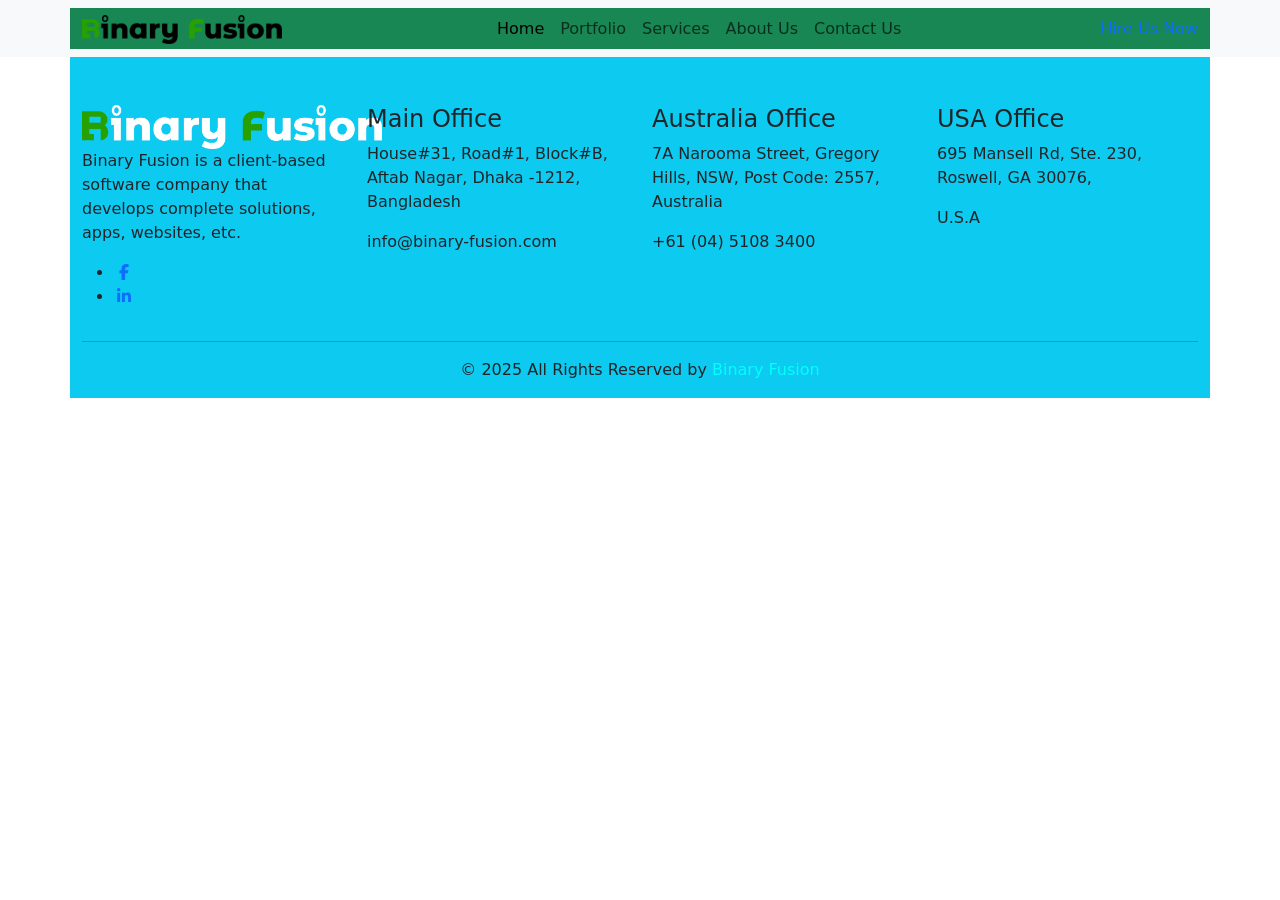
==== index.html @ 347788d0 "Porject Setup and header footer markup" ====
<!DOCTYPE html>
<html lang="en">

<head>
    <meta charset="UTF-8">
    <meta name="viewport" content="width=device-width, initial-scale=1.0">
    <title>Binary Fashion | Home</title>
    <!-- bootstrap css -->
    <link rel="stylesheet" href="./assets/vendor/bootstrap/css/bootstrap.min.css">
    <!-- fontawesome css -->
    <link rel="stylesheet" href="./assets/vendor/fontawesome/css/all.min.css">
    <!-- simple line icon css -->
    <link rel="stylesheet" href="./assets/vendor/simple-line-icon/css/simple-line-icons.css">
    <!-- swiper css -->
    <link rel="stylesheet" href="./assets/vendor/swiperJS/swiper-bundle.min.css">
    <!-- animate css -->
    <link rel="stylesheet" href="./assets/vendor/wowJS/animate.css">
    <!-- magnific popup css -->
    <link rel="stylesheet" href="./assets/vendor/magnific-popup/magnific-popup.css">
    <!-- main css -->
    <link rel="stylesheet" href="./assets/style.css">
</head>

<body>
    <!-- header area start -->
    <div class="header"></div>
    <!-- header area end -->
    


    

    <!-- footer area start -->
    <div class="footer"></div>
    <!-- footer area end -->

    <!-- bootstrap js -->
    <script src="./assets/vendor/bootstrap/js/bootstrap.bundle.min.js"></script>
    <!-- fontawesome js -->
    <script src="./assets/vendor/fontawesome/js/all.min.js"></script>
    <!-- swiper js -->
    <script src="./assets/vendor/swiperJS/swiper-bundle.min.js"></script>
    <!-- animate js -->
    <script src="./assets/vendor/wowJS/wow.min.js"></script>
    <!-- magnific popup js -->
    <script src="./assets/vendor/magnific-popup/jquery.magnific-popup.min.js"></script>
    <!-- jquery js -->
    <script src="./assets/vendor/jquery-3.7.1.min.js"></script>
    <!-- main js -->
    <script src="./assets/main.js"></script>
</body>

</html>
---- assets/style.css ----
*{
    margin: 0;
    padding: 0;
    box-sizing: border-box;
}
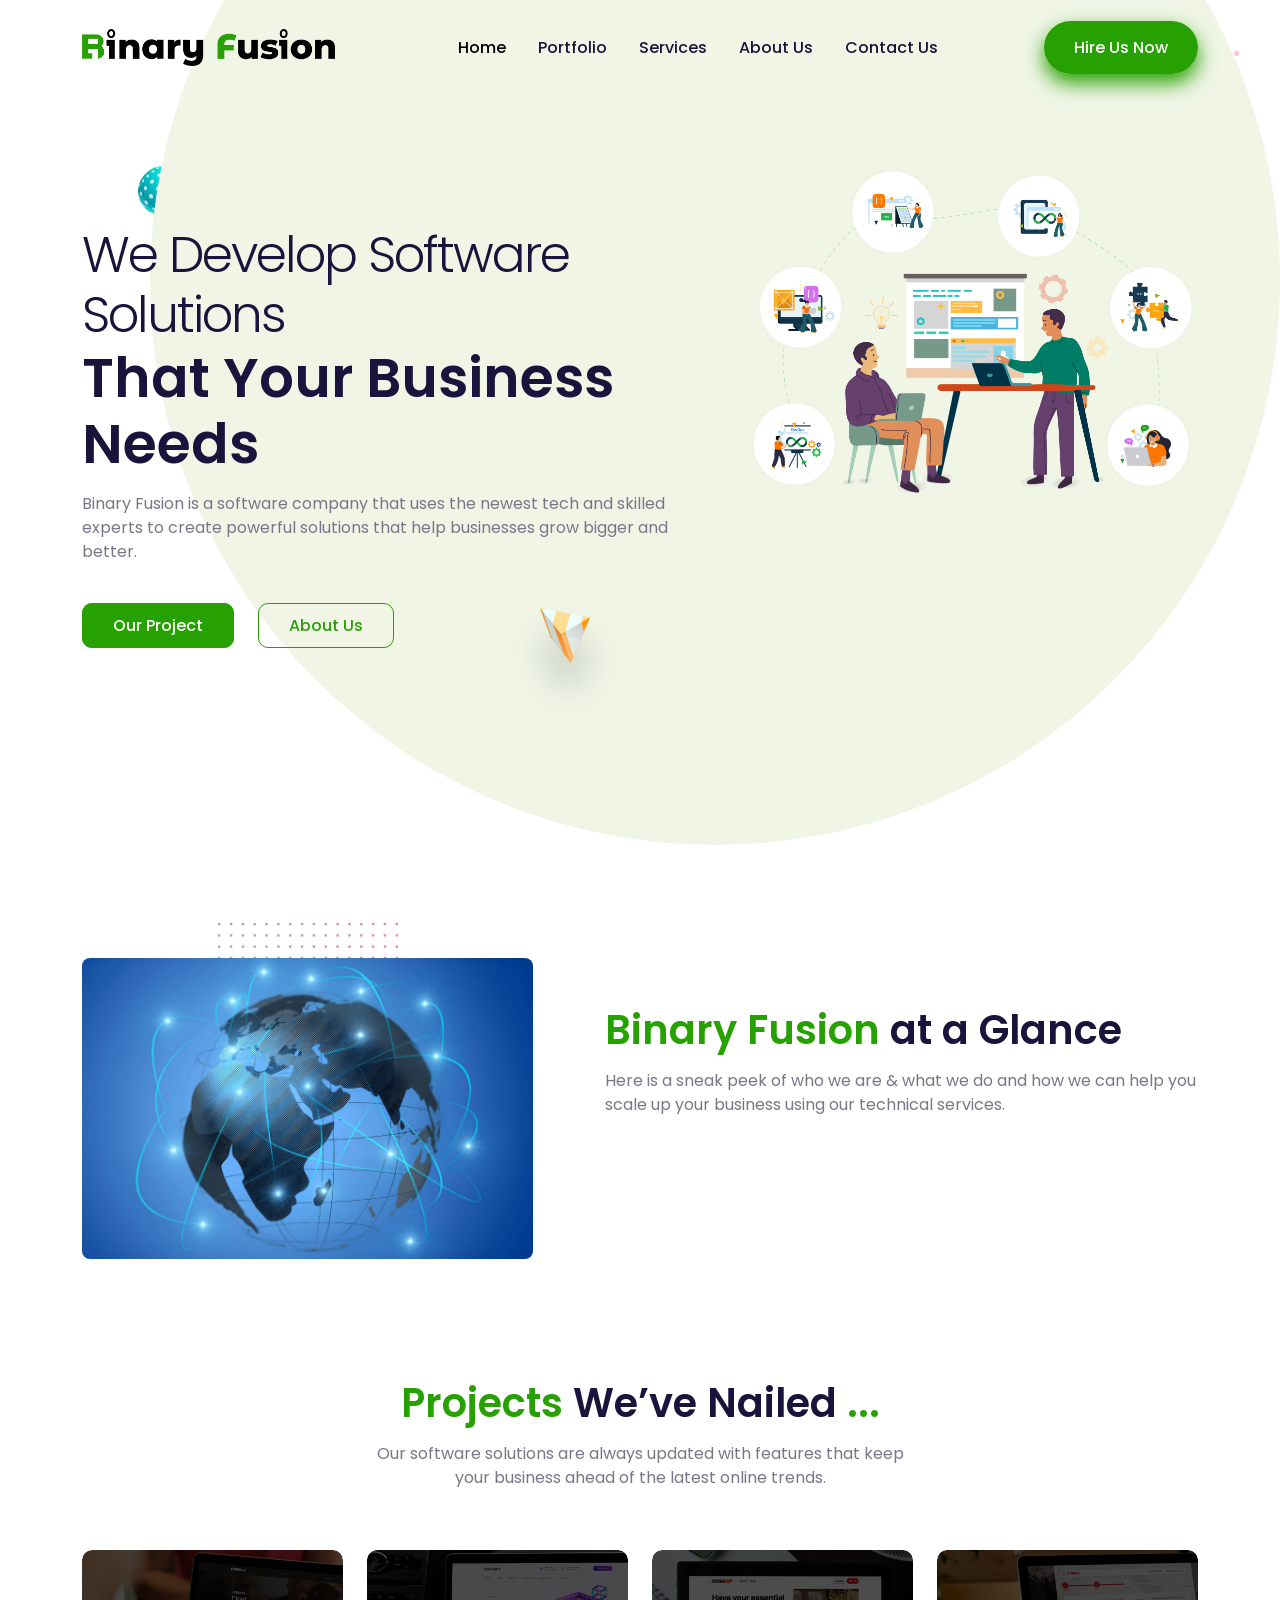
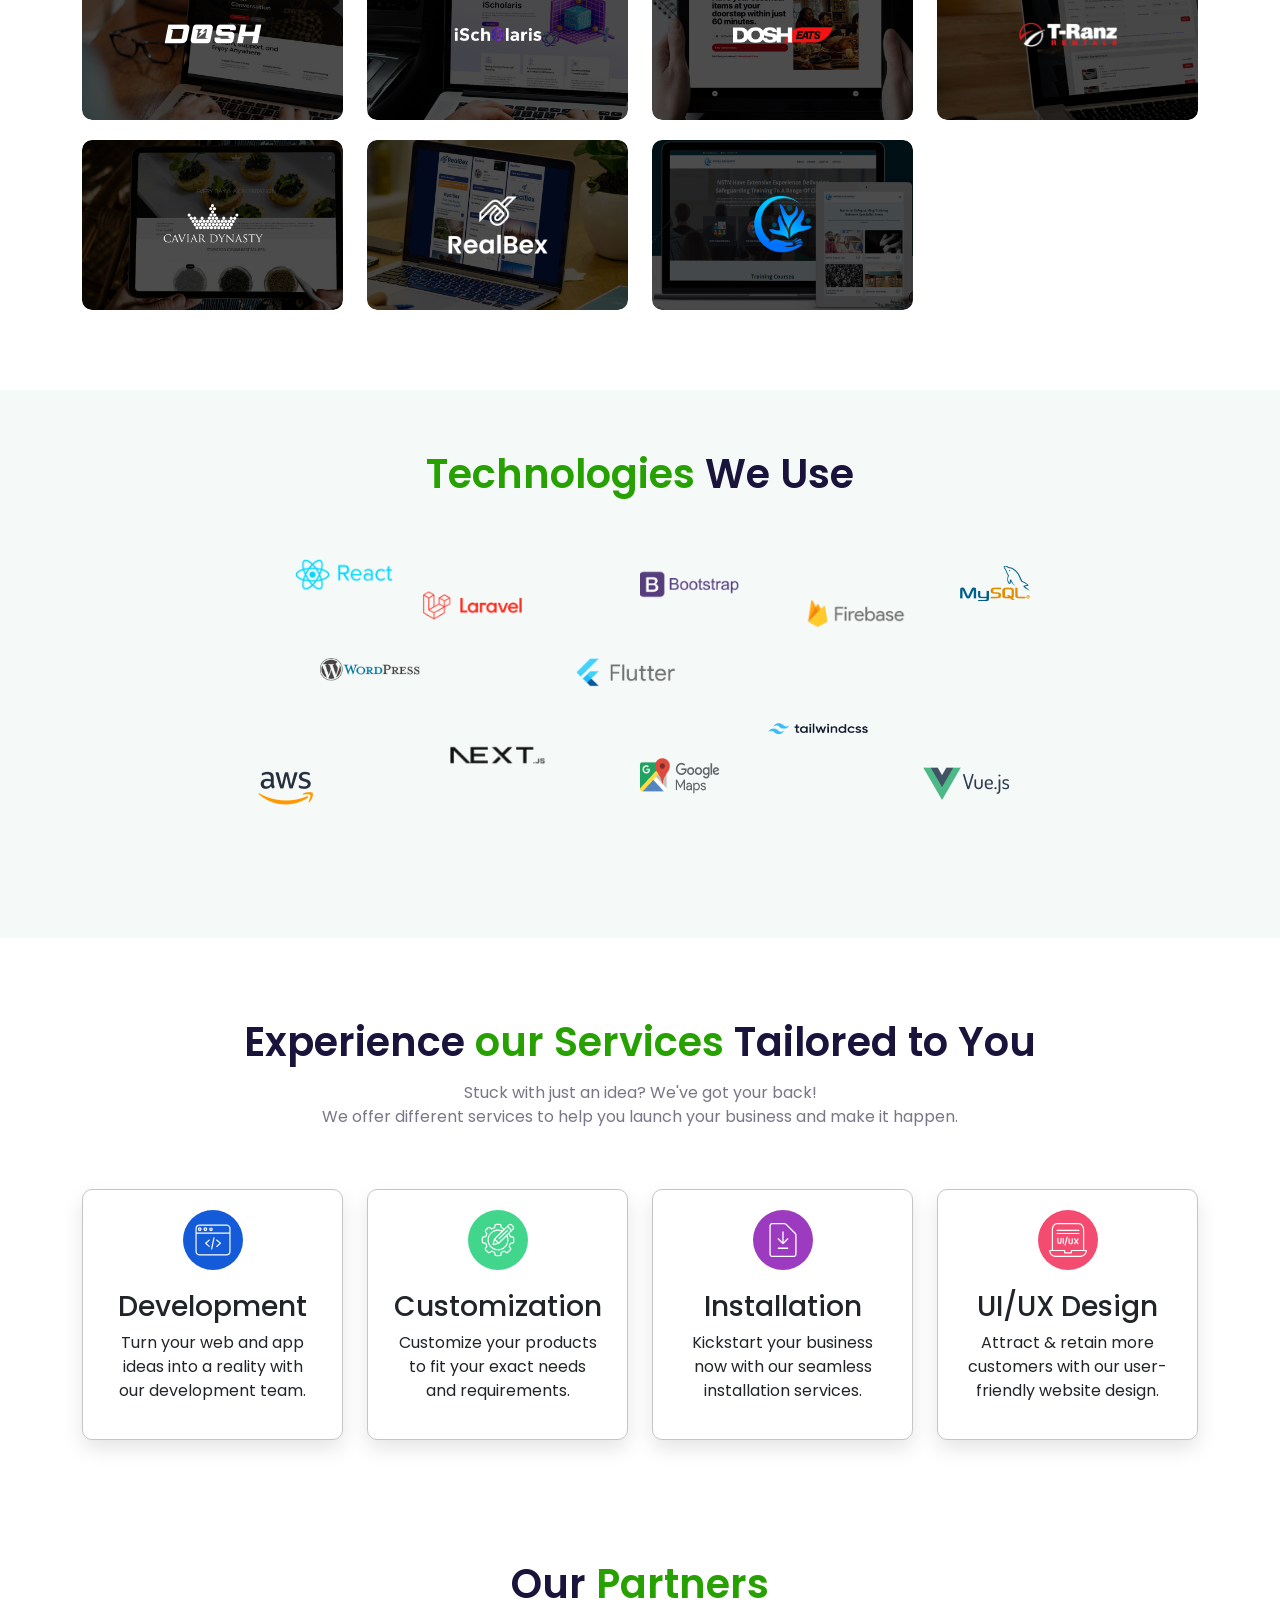
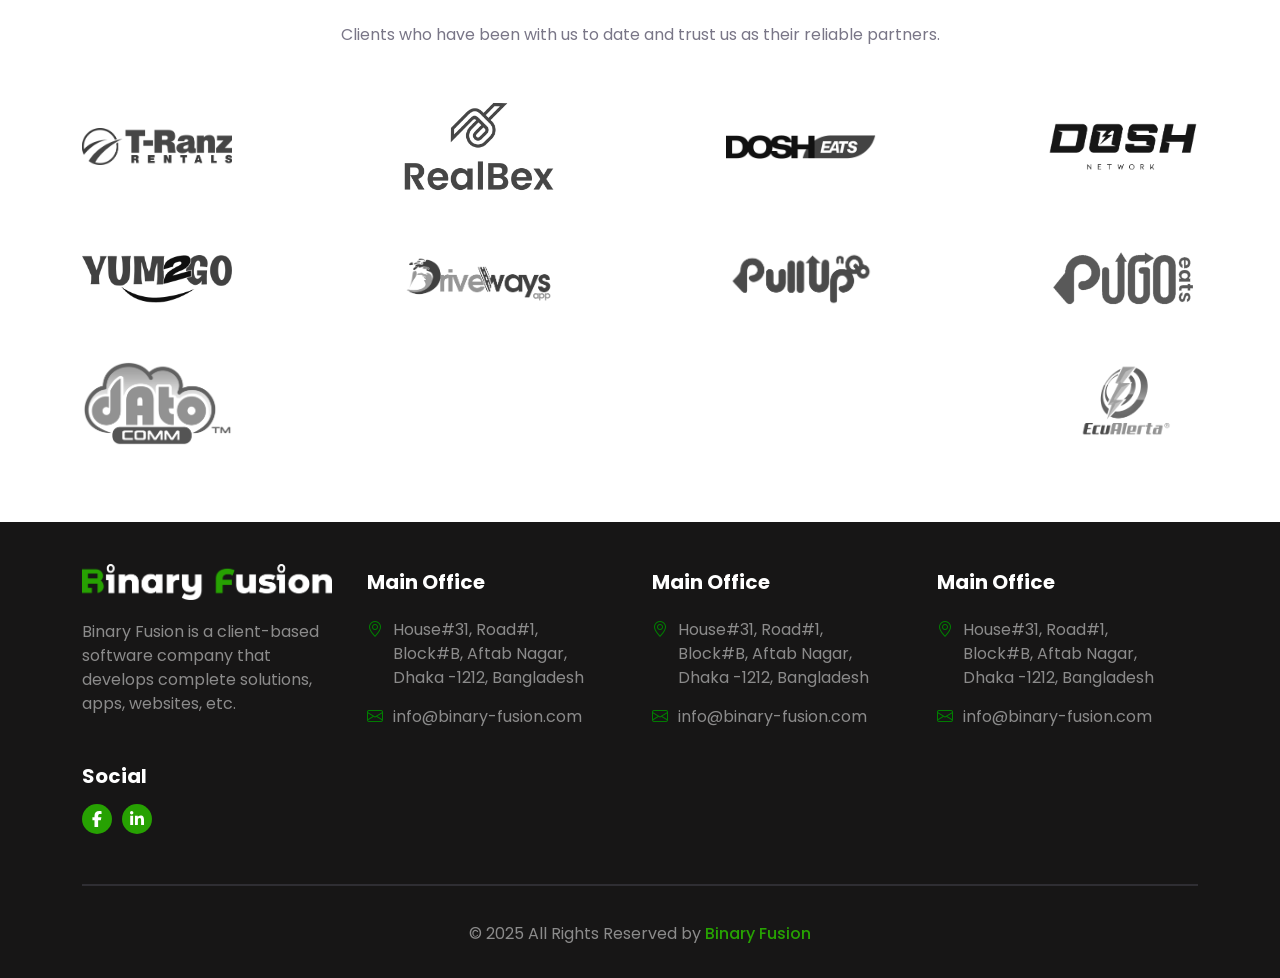
==== commit cc661fef: "Home page design complete" ====
--- a/index.html
+++ b/index.html
@@ -5,8 +5,11 @@
     <meta charset="UTF-8">
     <meta name="viewport" content="width=device-width, initial-scale=1.0">
     <title>Binary Fashion | Home</title>
+    <link rel="icon" type="image/png" sizes="32x32" href="./assets/images/logo/favicon-32x32.png">
     <!-- bootstrap css -->
     <link rel="stylesheet" href="./assets/vendor/bootstrap/css/bootstrap.min.css">
+    <!-- bootstrap icon -->
+    <link rel="stylesheet" href="https://cdn.jsdelivr.net/npm/bootstrap-icons@1.13.1/font/bootstrap-icons.min.css">
     <!-- fontawesome css -->
     <link rel="stylesheet" href="./assets/vendor/fontawesome/css/all.min.css">
     <!-- simple line icon css -->
@@ -17,6 +20,11 @@
     <link rel="stylesheet" href="./assets/vendor/wowJS/animate.css">
     <!-- magnific popup css -->
     <link rel="stylesheet" href="./assets/vendor/magnific-popup/magnific-popup.css">
+    <!-- Google Web Fonts -->
+    <link rel="preconnect" href="https://fonts.gstatic.com">
+    <link
+        href="https://fonts.googleapis.com/css2?family=Poppins:wght@300;400;500;700;800;900&family=Satisfy&display=swap"
+        rel="stylesheet">
     <!-- main css -->
     <link rel="stylesheet" href="./assets/style.css">
 </head>
@@ -25,10 +33,278 @@
     <!-- header area start -->
     <div class="header"></div>
     <!-- header area end -->
-    
-
-
-    
+
+    <!-- hero area start -->
+    <section class="position-relative">
+        <div class="hero-area">
+            <div class="container">
+                <div class="row">
+                    <div class="col-md-7">
+                        <div class="hero-content">
+                            <h1>We Develop Software Solutions <br><span>That Your Business Needs</span></h1>
+                            <p>Binary Fusion is a software company that uses the newest tech and skilled experts to
+                                create powerful solutions that help businesses grow bigger and better.</p>
+                            <div class="hero-content-btn">
+                                <a href="#" class="hero-btn-1">Our Project</a>
+                                <a href="#" class="hero-btn-2">About Us</a>
+                            </div>
+                        </div>
+                    </div>
+                    <div class="col-md-5">
+                        <div class="hero-img">
+                            <img class="img-fluid" src="./assets/images/home-page_img/hero-img/banner-illustration.png" alt="hero-img">
+                        </div>
+                    </div>
+                </div>
+                <div class="hero-background-element">
+                    <div class="ball">
+                        <img class="img-fluid rotate-icon" src="./assets/images/home-page_img/hero-img/ball.png" alt="Ball Image">
+                    </div>
+                    <div class="triangle">
+                        <img class="img-fluid bounce-y delay-2" src="./assets/images/home-page_img/hero-img/triangle.png" alt="triangle Image">
+                    </div>
+                    <div class="dot-shape">
+                        <img src="./assets/images/home-page_img/hero-img/dot.png" alt="Dot Image">
+                    </div>
+                    <div class="circle-bg"></div>
+                </div>
+            </div>
+        </div>
+    </section>
+    <!-- hero area end -->
+
+    <!-- about area start -->
+    <section class="about-section">
+        <div class="about-area">
+            <div class="container">
+                <div class="row section-heading">
+                    <div class="col-md-5">
+                        <div class="about-img position-relative">
+                            <img class="img-fluid rounded-3"
+                                src="./assets/images/home-page_img/about-img/world-wide.png" alt="about-img">
+
+                            <div class="dot-img position-absolute">
+                                <img src="./assets/images/home-page_img/about-img/dot.png" alt="relative-img">
+                            </div>
+                        </div>
+                    </div>
+                    <div class="col-md-7">
+                        <div class="about-content ms-md-5 mt-5">
+                            <h1><span>Binary Fusion</span> at a Glance</h1>
+                            <p>Here is a sneak peek of who we are & what we do and how we can help you scale up your
+                                business using our technical services.</p>
+                        </div>
+                    </div>
+                </div>
+            </div>
+        </div>
+    </section>
+    <!-- about area end -->
+
+    <!-- project area start -->
+    <section>
+        <div class="container">
+            <div class="row">
+                <div class="project-heading text-center section-heading">
+                    <h1><span>Projects</span> We’ve Nailed <span>...</span></h1>
+                    <p>Our software solutions are always updated with features that keep <br>your business ahead of the
+                        latest online trends.</p>
+                </div>
+                <div class="col-md-3">
+                    <div class="project-card">
+                        <img class="project-card-main-img"
+                            src="./assets/images/portfolio-page_img/dosh-network-portfolio-bg.jpg" alt="project-img">
+                        <div class="project-overlay-img">
+                            <img src="./assets/images/home-page_img/project-img/dosh-network.png" alt="">
+                        </div>
+                    </div>
+                </div>
+                <div class="col-md-3">
+                    <div class="project-card">
+                        <img class="project-card-main-img"
+                            src="./assets/images/portfolio-page_img/ischolaris-portfolio-bg.jpg" alt="project-img">
+                        <div class="project-overlay-img">
+                            <img src="./assets/images/home-page_img/project-img/ischolaris.png" alt="">
+                        </div>
+                    </div>
+                </div>
+                <div class="col-md-3">
+                    <div class="project-card">
+                        <img class="project-card-main-img"
+                            src="./assets/images/portfolio-page_img/dosh-eats-portfolio-bg.jpg" alt="project-img">
+                        <div class="project-overlay-img">
+                            <img src="./assets/images/home-page_img/project-img/dosh-eats.png" alt="">
+                        </div>
+                    </div>
+                </div>
+                <div class="col-md-3">
+                    <div class="project-card">
+                        <img class="project-card-main-img"
+                            src="./assets/images/portfolio-page_img/t-ranz-portfolio-bg.jpg" alt="project-img">
+                        <div class="project-overlay-img">
+                            <img src="./assets/images/home-page_img/project-img/t-ranz.png" alt="">
+                        </div>
+                    </div>
+                </div>
+                <div class="col-md-3">
+                    <div class="project-card">
+                        <img class="project-card-main-img"
+                            src="./assets/images/portfolio-page_img/caviar-dynasty-bg.jpg" alt="project-img">
+                        <div class="project-overlay-img">
+                            <img src="./assets/images/home-page_img/project-img/caviar-dynasty.webp" alt="">
+                        </div>
+                    </div>
+                </div>
+                <div class="col-md-3">
+                    <div class="project-card">
+                        <img class="project-card-main-img" src="./assets/images/portfolio-page_img/realbex-bg.jpg"
+                            alt="project-img">
+                        <div class="project-overlay-img">
+                            <img src="./assets/images/home-page_img/project-img/realbex.png" alt="">
+                        </div>
+                    </div>
+                </div>
+                <div class="col-md-3">
+                    <div class="project-card">
+                        <img class="project-card-main-img"
+                            src="./assets/images/portfolio-page_img/nstn-portfolio-bg.jpg" alt="project-img">
+                        <div class="project-overlay-img">
+                            <img src="./assets/images/home-page_img/project-img/nstn.png" style="width: 60px;" alt="">
+                        </div>
+                    </div>
+                </div>
+            </div>
+        </div>
+    </section>
+    <!-- project area end -->
+
+    <!-- technologies area start -->
+    <section class="technologies-section">
+        <div class="technology-heading text-center">
+            <h1><span>Technologies</span> We Use</h1>
+        </div>
+        <div class="technology-img-area position-relative">
+            <div class="our-technologies-img">
+                <img class=" img-fluid position-absolute react bounce-y delay-2"
+                    src="./assets/images/home-page_img/technologies-img/react.png" alt="react">
+                <img class=" img-fluid position-absolute laravel bounce-y delay-5"
+                    src="./assets/images/home-page_img/technologies-img/laravel.png" alt="laravel">
+                <img class=" img-fluid position-absolute wordpress bounce-x delay-2"
+                    src="./assets/images/home-page_img/technologies-img/wordpress.png" alt="wordpress">
+                <img class=" img-fluid position-absolute bootsrtap bounce-x delay-4"
+                    src="./assets/images/home-page_img/technologies-img/bootstrap.png" alt="bootstrap">
+                <img class=" img-fluid position-absolute flutter bounce-y delay-1"
+                    src="./assets/images/home-page_img/technologies-img/flutter.png" alt="flutter">
+                <img class=" img-fluid position-absolute next bounce-y delay-3"
+                    src="./assets/images/home-page_img/technologies-img/next.png" alt="next">
+                <img class=" img-fluid position-absolute firebase bounce-y delay-2"
+                    src="./assets/images/home-page_img/technologies-img/firebase.png" alt="firebase">
+                <img class=" img-fluid position-absolute sql bounce-y delay-3"
+                    src="./assets/images/home-page_img/technologies-img/sql.png" alt="sql">
+                <img class=" img-fluid position-absolute aws bounce-y delay-4"
+                    src="./assets/images/home-page_img/technologies-img/aws.png" alt="aws">
+                <img class=" img-fluid position-absolute tailwind bounce-y delay-5"
+                    src="./assets/images/home-page_img/technologies-img/tailwindcss.png" alt="tailwindcss">
+                <img class=" img-fluid position-absolute google-map bounce-x delay-1"
+                    src="./assets/images/home-page_img/technologies-img/google-map.png" alt="google-map">
+                <img class=" img-fluid position-absolute vue bounce-x delay-2"
+                    src="./assets/images/home-page_img/technologies-img/vue.png" alt="vue">
+            </div>
+        </div>
+    </section>
+    <!-- technologies area end -->
+
+    <!-- services area start -->
+    <section>
+        <div class="container">
+            <div class="row">
+                <div class="services-heading text-center section-heading">
+                    <h1>Experience <span>our Services</span> Tailored to You</h1>
+                    <p>Stuck with just an idea? We've got your back! <br> We offer different services to help you launch
+                        your
+                        business and make it happen.</p>
+                </div>
+                <div class="col-md-3">
+                    <div class="services-card text-center">
+                        <div class="services-card-img">
+                            <img src="./assets/images/home-page_img/services-img/development.svg" alt="services-img">
+                        </div>
+                        <div class="services-card-content">
+                            <h3>Development</h3>
+                            <p>Turn your web and app ideas into a reality with our development team.
+                            </p>
+                        </div>
+                    </div>
+                </div>
+                <div class="col-md-3">
+                    <div class="services-card text-center">
+                        <div class="services-card-img">
+                            <img src="./assets/images/home-page_img/services-img/customization.svg" alt="services-img">
+                        </div>
+                        <div class="services-card-content">
+                            <h3>Customization</h3>
+                            <p>Customize your products to fit your exact needs and requirements.
+                            </p>
+                        </div>
+                    </div>
+                </div>
+                <div class="col-md-3">
+                    <div class="services-card text-center">
+                        <div class="services-card-img">
+                            <img src="./assets/images/home-page_img/services-img/installation.svg" alt="services-img">
+                        </div>
+                        <div class="services-card-content">
+                            <h3>Installation</h3>
+                            <p>Kickstart your business now with our seamless installation services.
+                            </p>
+                        </div>
+                    </div>
+                </div>
+                <div class="col-md-3">
+                    <div class="services-card text-center">
+                        <div class="services-card-img">
+                            <img src="./assets/images/home-page_img/services-img/ui-ux.svg" alt="services-img">
+                        </div>
+                        <div class="services-card-content">
+                            <h3>UI/UX Design</h3>
+                            <p>Attract & retain more customers with our user-friendly website design.
+                            </p>
+                        </div>
+                    </div>
+                </div>
+            </div>
+        </div>
+    </section>
+    <!-- services area end -->
+
+    <!-- partners area start -->
+    <section>
+        <div class="container">
+            <div class="row">
+                <div class="partner-content">
+                    <div class="partner-heading text-center section-heading">
+                        <h1>Our <span>Partners</span></h1>
+                        <p class="mb-5">Clients who have been with us to date and trust us as their reliable partners.
+                        </p>
+                    </div>
+                    <ul>
+                        <li><img src="./assets/images/home-page_img/partner-img/t-ranz.png" alt="T-ranz"></li>
+                        <li><img src="./assets/images/home-page_img/partner-img/realbex.png" alt="Realbex"></li>
+                        <li><img src="./assets/images/home-page_img/partner-img/dosheats.png" alt="Dosheats"></li>
+                        <li><img src="./assets/images/home-page_img/partner-img/dosh-network.png" alt="dosh-network">
+                        </li>
+                        <li><img src="./assets/images/home-page_img/partner-img/yum2go.png" alt="yum2go"></li>
+                        <li><img src="./assets/images/home-page_img/partner-img/driveways.png" alt="driveways"></li>
+                        <li><img src="./assets/images/home-page_img/partner-img/pullupngo.png" alt="pullupngo"></li>
+                        <li><img src="./assets/images/home-page_img/partner-img/pugo-eats.png" alt="pugo-eats"></li>
+                        <li><img src="./assets/images/home-page_img/partner-img/dato-comm.png" alt="dato-comm"></li>
+                        <li><img src="./assets/images/home-page_img/partner-img/ecualerta.png" alt="ecualerta"></li>
+                    </ul>
+                </div>
+            </div>
+        </div>
+    </section>
+    <!-- partners area end -->
 
     <!-- footer area start -->
     <div class="footer"></div>
--- a/assets/style.css
+++ b/assets/style.css
@@ -2,4 +2,433 @@
     margin: 0;
     padding: 0;
     box-sizing: border-box;
-}
+    font-family: 'Poppins', sans-serif;
+}
+
+html{
+    scroll-behavior: smooth;
+}
+:root{
+    --primary-color: #27a102;
+    --primary-text-color: #1a133b;
+    --secondary-text-color: #797687;
+    --thard-text-color: #2b2350;
+}
+section, .section-padding{
+    padding: 60px 0px;
+}
+
+.section-heading h1{
+    font-size: 40px;
+    color: var(--primary-text-color);
+    font-weight: 600;
+}
+.section-heading h1 span{
+    color: var(--primary-color);
+}
+.section-heading p{
+    color: var(--secondary-text-color);
+    font-size: 16px;
+    margin: 15px 0px 60px 0px;
+}
+
+
+/* nav area start */
+.binary-nav li a{
+    text-decoration: none;
+    position: relative;
+    color: var(--primary-text-color);
+    font-weight: 500;
+    transition: all ease-in-out 0.5s;
+}
+.binary-nav li a:hover{
+    color: var(--primary-color) !important;
+}
+
+.binary-nav li a::after{
+    position: absolute;
+    content: '';
+    width: 0%;
+    height: 2px;
+    border-radius: 10px;
+    background-color: var(--primary-color);
+    left: 0;
+    bottom: 2px;
+    transition: all ease-in-out 0.5s;
+}
+.binary-nav li a:hover::after{
+    width: 100%;
+}
+.nav-btn a {
+    background-color: var(--primary-color);
+    padding: 15px 30px;
+    border-radius: 30px;
+    text-decoration: none;
+    color: #fff;
+    font-weight: 500;
+    box-shadow: 0px 9px 20px 0px var(--primary-color);
+    transition: all ease-in-out 0.5s;
+}
+.nav-btn a:hover{
+    box-shadow: none;
+}
+/* nav area end */
+
+
+/* hero area start */
+.hero-content h1{
+    font-size: 50px;
+    color: var(--primary-text-color);
+    font-weight: 300;
+    margin-bottom: 15px;
+    padding-top: 70px;
+    letter-spacing: -2px;
+}
+.hero-content h1 span{
+    color: var(--primary-text-color);
+    font-weight: 600;
+    font-size: 55px;
+    letter-spacing: 0px;
+}
+.hero-content p{
+    color: var(--secondary-text-color);
+    font-size: 16px;
+    margin-bottom: 50px;
+}
+.hero-btn-1{
+    background-color: var(--primary-color);
+    padding: 10px 30px;
+    border-radius: 10px;
+    border: 1px solid var(--primary-color);
+    text-decoration: none;
+    color: #fff;
+    font-weight: 500;
+    margin-right: 20px;
+    transition: all ease-in-out 0.5s;
+}
+.hero-btn-1:hover{
+    background-color: transparent;
+    color: var(--primary-color);
+}
+.hero-btn-2{
+    background-color: transparent;
+    padding: 10px 30px;
+    border-radius: 10px;
+    border: 1px solid var(--primary-color);
+    text-decoration: none;
+    color: var(--primary-color);
+    font-weight: 500;
+    transition: all ease-in-out 0.5s;
+}
+.hero-btn-2:hover{
+    background-color: var(--primary-color);
+    color: #fff;
+}
+
+.hero-background-element .ball{
+    position: absolute;
+    top: 10%;
+    left: 10%;
+    z-index: -1;
+}
+.hero-background-element .triangle{
+    position: absolute;
+    top: 85%;
+    left: 40%;
+    z-index: 1;
+}
+.hero-background-element .dot-shape{
+    position: absolute;
+    top: -45px;
+    right: 40px;
+    z-index: -1;
+}
+.hero-background-element .circle-bg{
+    position: absolute;
+    width: 1130px;
+    height: 1130px;
+    border-radius: 50%;
+    background-color: #f0f5e6;
+    top: -380px;
+    right: 0px;
+    z-index: -1;
+}
+
+.rotate-icon {
+  display: inline-block;
+  animation: spin 8s linear infinite;
+}
+@keyframes spin {
+  from {
+    transform: rotate(0deg);
+  }
+  to {
+    transform: rotate(360deg);
+  }
+}
+/* hero area end */
+
+
+/* about area start */
+.about-section{
+    margin-top: 200px;
+}
+.dot-img{
+    top: -35px;
+    left: 50%;
+    transform: translateX(-50%);
+    z-index: -1;
+}
+/* about area end */
+
+
+/* project area start */
+.project-card{
+    position: relative;
+    overflow: hidden;
+    margin-bottom: 20px;
+    border-radius: 10px;
+    transition: all ease-in-out 0.5s;
+}
+.project-card:hover{
+    transform:scale(1.03);
+}
+.project-card-main-img{
+    width: 100%;
+    height: 170px;
+    object-fit: cover;
+    border-radius: 10px;
+}
+.project-overlay-img img{
+   width: 100px;
+   height: auto;
+   object-fit: cover;
+}
+.project-overlay-img{
+    position: absolute;
+    top: 0;
+    left: 0;
+    width: 100%;
+    height: 100%;
+    background-color: rgba(0, 0, 0, 0.7);
+    display: flex;
+    justify-content: center;
+    align-items: center;
+    flex-direction: column;
+    text-align: center;
+    border-radius: 10px;
+    opacity: 1;
+}
+/* project area end */
+
+
+/* technology area start */
+.technologies-section{
+    background-color: #f5f9f8;
+    margin-bottom: 20px;
+}
+.technology-img-area{
+    min-height: 400px;
+}
+.technology-heading h1{
+    font-size: 40px;
+    color: var(--primary-text-color);
+    font-weight: 600;
+    margin-bottom: -20px;
+}
+.technology-heading h1 span{
+    color: var(--primary-color);
+}
+.our-technologies-img img{
+    max-width: 100px;
+    display: inline-block;
+    display: flex;
+    justify-content: center;
+    align-items: center;
+    flex-wrap: wrap;
+}
+.our-technologies-img .react{
+    top: 20%;
+    left: 23%;
+}
+.our-technologies-img .laravel{
+    top: 28%;
+    left: 33%;
+    object-fit: contain;
+}
+.our-technologies-img .wordpress{
+    top: 45%;
+    left: 25%;
+    object-fit: contain;
+}
+.our-technologies-img .bootsrtap{
+    top: 23%;
+    left: 50%;
+    object-fit: contain;
+}
+.our-technologies-img .flutter{
+    top: 45%;
+    left: 45%;
+    object-fit: contain;
+}
+.our-technologies-img .next{
+    top: 65%;
+    left: 35%;
+    object-fit: contain;
+}
+.our-technologies-img .firebase{
+    top: 30%;
+    left: 63%;
+    object-fit: contain;
+}
+.our-technologies-img .sql{
+    top: 22%;
+    left: 75%;
+    object-fit: contain;
+}
+.our-technologies-img .aws{
+    top: 73%;
+    left: 20%;
+    object-fit: contain;
+}
+.our-technologies-img .tailwind{
+    top: 60%;
+    left: 60%;
+    object-fit: contain;
+}
+.our-technologies-img .google-map{
+    top: 70%;
+    left: 50%;
+    object-fit: contain;
+}
+.our-technologies-img .vue{
+    top: 72%;
+    left: 72%;
+    object-fit: contain;
+}
+
+.bounce-y {
+  animation: bounceY 5s infinite;
+  animation-timing-function: cubic-bezier(0.45, 0, 0.55, 1);
+}
+@keyframes bounceY {
+  0%, 100% { transform: translateY(0); }
+  50% { transform: translateY(-30px); }
+}
+
+.bounce-x {
+  animation: bounceX 5s infinite;
+  animation-timing-function: cubic-bezier(0.45, 0, 0.55, 1);
+}
+@keyframes bounceX {
+  0%, 100% { transform: translateX(0); }
+  50% { transform: translateX(-30px); }
+}
+
+.delay-1 { animation-delay: 0.2s; }
+.delay-2 { animation-delay: 0.4s; }
+.delay-3 { animation-delay: 0.6s; }
+.delay-4 { animation-delay: 0.8s; }
+.delay-5 { animation-delay: 1s; }
+/* technology area end */
+
+
+/* services area start */
+.services-card{
+    display: flex;
+    flex-direction: column;
+    justify-content: center;
+    align-items: center;
+    width: 100%;
+    height: 100%;
+    padding: 20px 30px;
+    border-radius: 10px;
+    border: 1px solid #c5c5c5;
+    box-shadow: 0px 9px 20px 0px rgba(0, 0, 0, 0.1);
+    transition: all ease-in-out 0.3s;
+}
+.services-card:hover{
+    transform: scale(1.05);
+}
+.services-card-img img{
+    width:60px;
+    height: auto;
+    margin-bottom: 20px;
+}
+/* services area end */
+
+
+/* partner area start */
+.partner-content ul{
+    display: flex;
+    justify-content: space-between;
+    align-items: center;
+    gap: 50px 100px;
+    padding:0px;
+    flex-wrap: wrap;
+}
+.partner-content ul li{
+    list-style: none;
+}
+.partner-content ul li img{
+    width: 150px;
+    filter: grayscale(1);
+    transition: all ease-in-out 0.3s;
+}
+.partner-content ul li img:hover{
+    filter: grayscale(0);
+}
+/* partner area end */
+
+
+/* footer area start */
+footer{
+    background-color: #171616;
+}
+
+.footer-social-icon ul{
+    display: flex;
+    justify-content: start;
+    gap: 10px;
+    margin-bottom: 20px;
+    padding: 0px;
+}
+.footer-social-icon ul li{
+    list-style: none;
+}
+.footer-social-icon ul li a{
+    text-decoration: none;
+    color: #fff;
+    font-size: 16px;
+    background-color: #27a102;
+    height: 30px;
+    width: 30px;
+    display: flex;
+    justify-content: center;
+    align-items: center;
+    border-radius: 50%;
+    transition: .3s;
+}
+.footer-social-icon ul li a:hover{
+    color: #27a102;
+    color: #fff;
+    transition-behavior: smooth;
+    transform: translateY(-5px)
+}
+
+.footer-item {
+  display: flex;
+  align-items: flex-start; 
+  margin-bottom: 15px;  
+}
+.footer-item i {
+  color: green;
+  margin-right: 10px; 
+  font-size: 16px; 
+}
+
+.footer-devider{
+    border: 1px solid var(--secondary-text-color);
+    margin: 30px 0px 20px 0px;
+}
+/* footer area end */
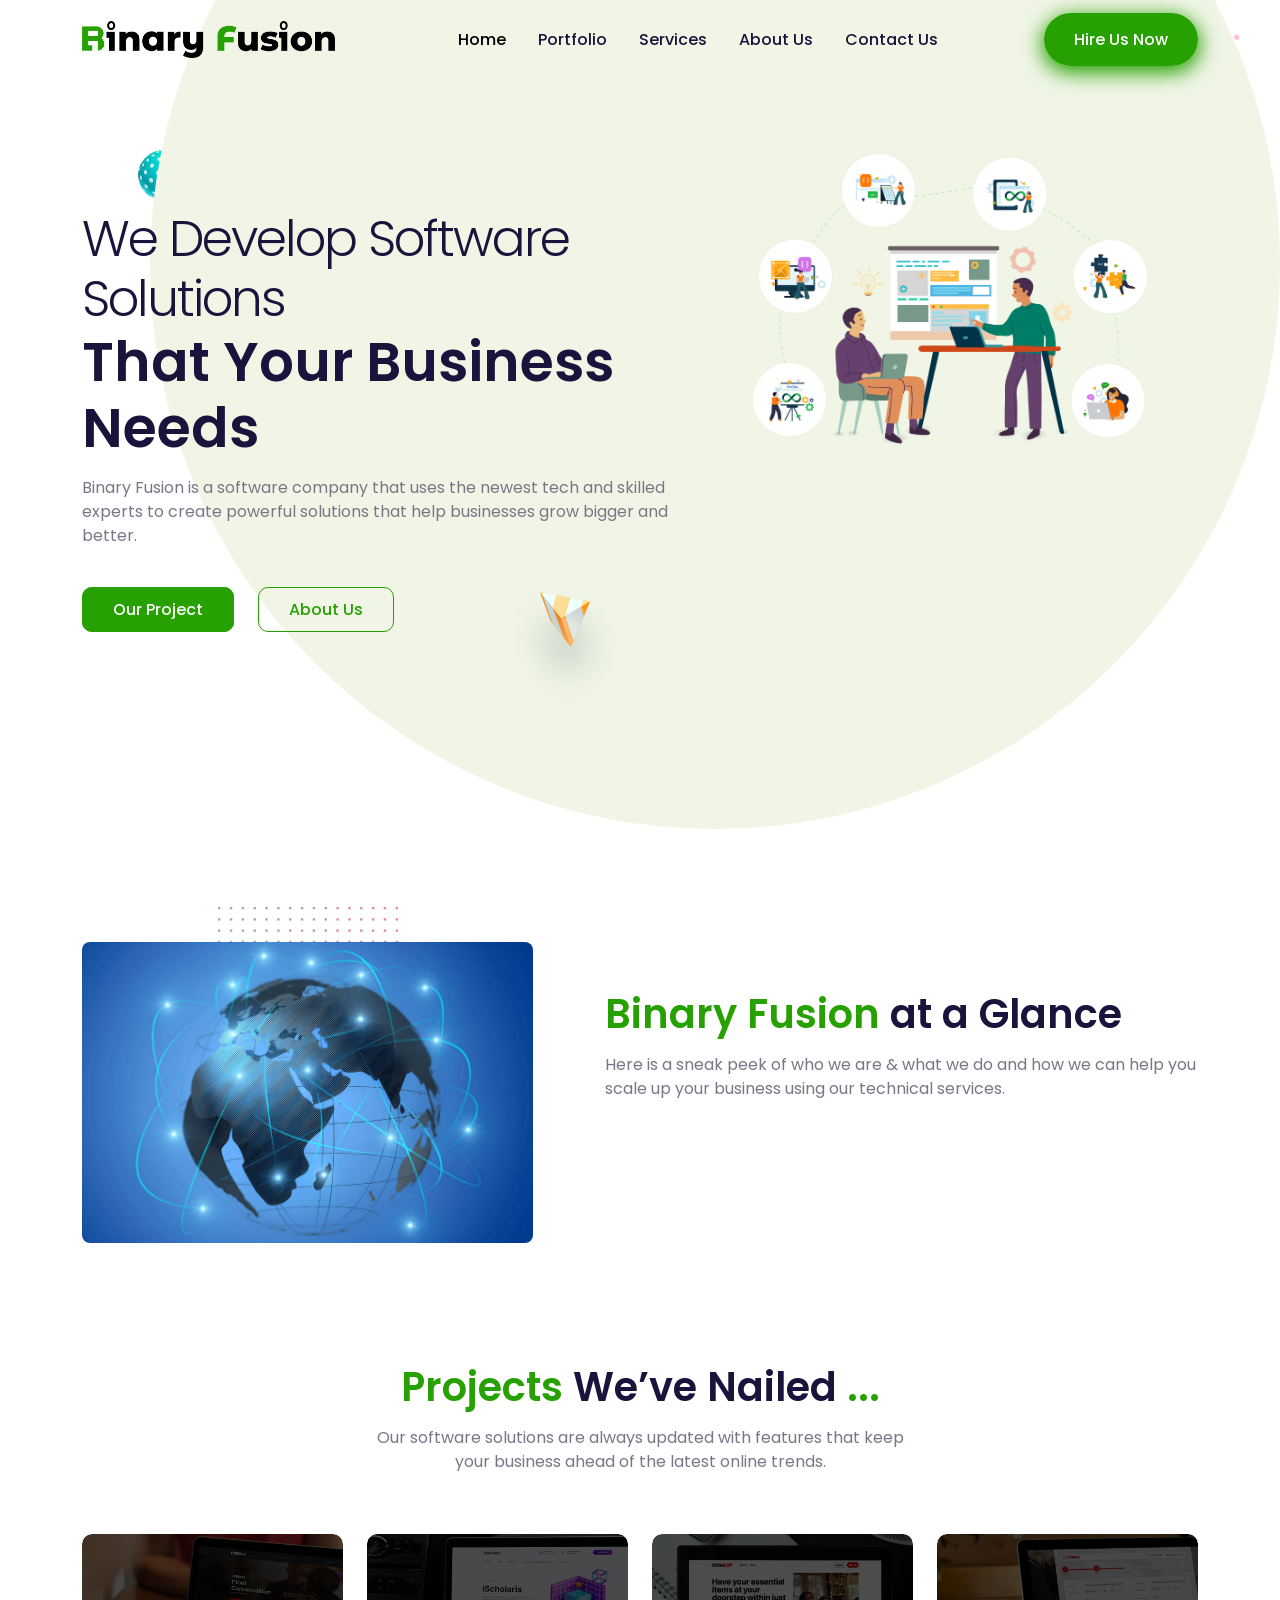
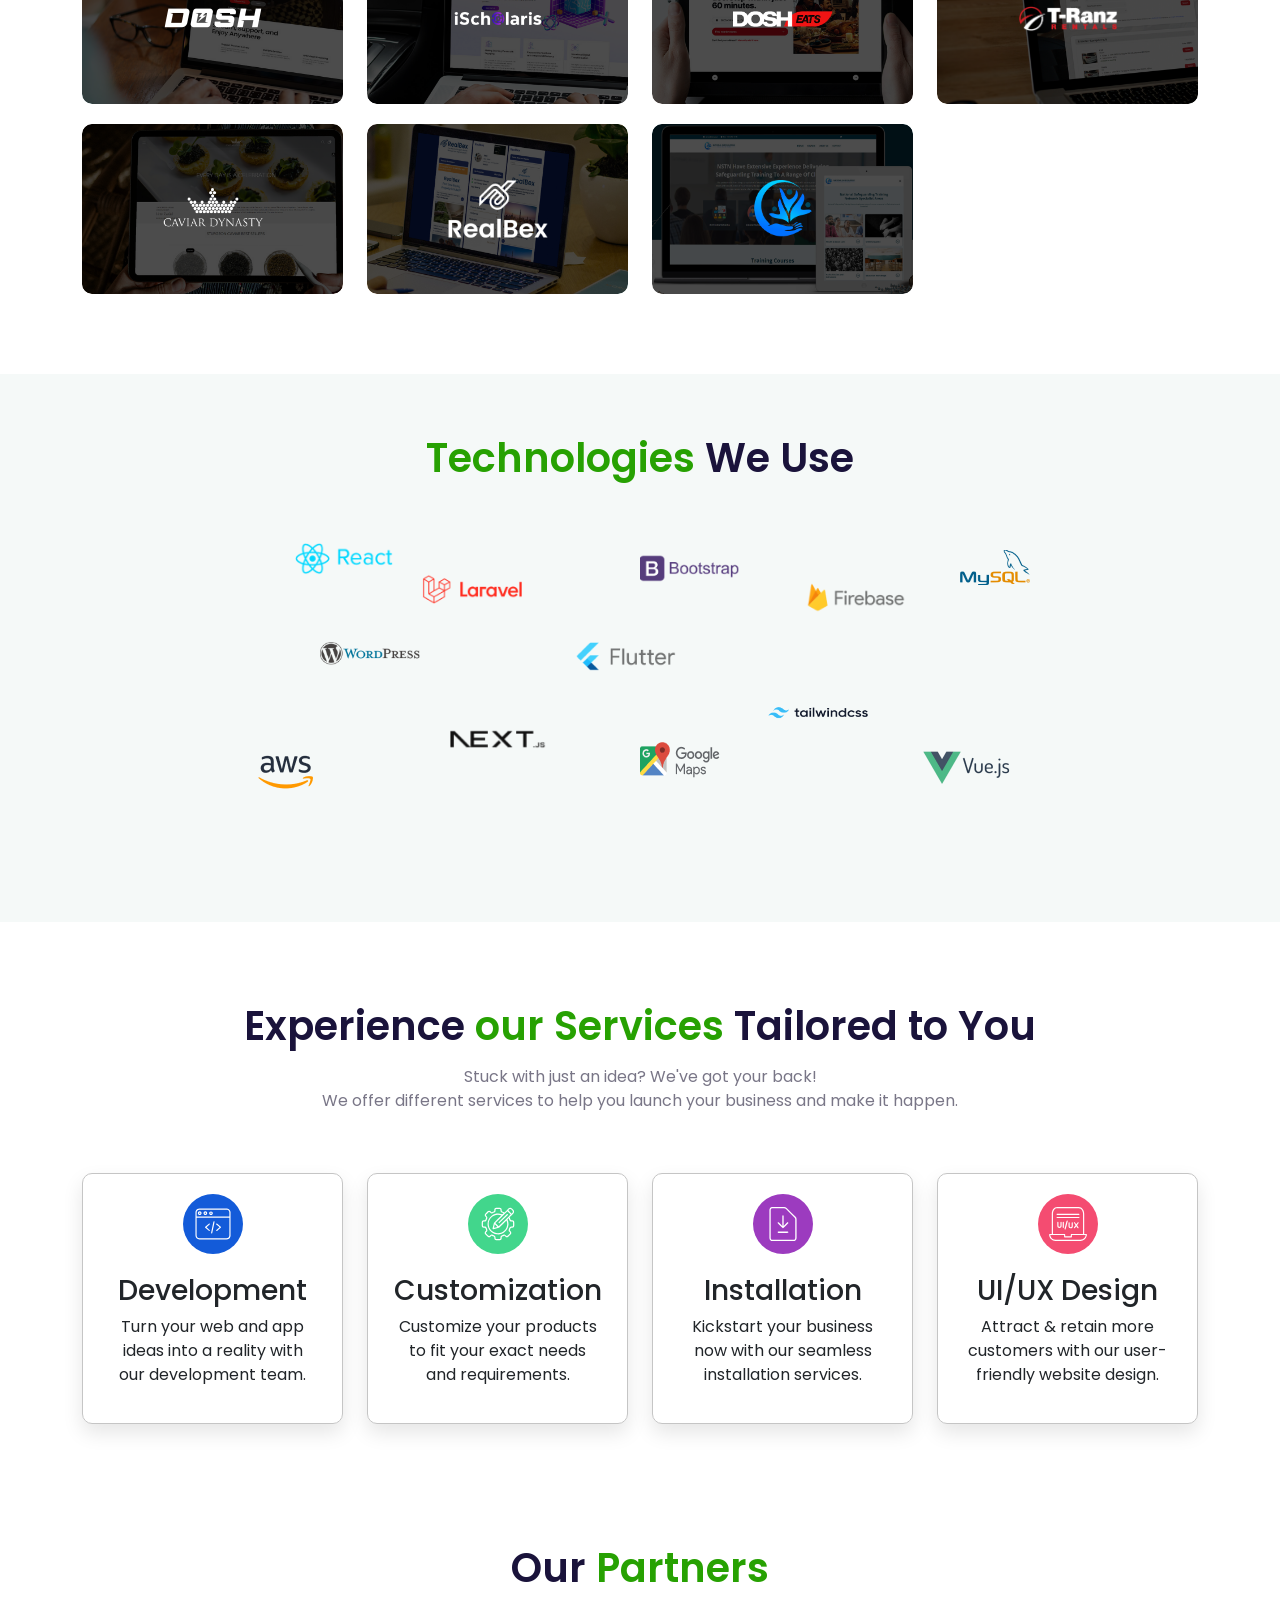
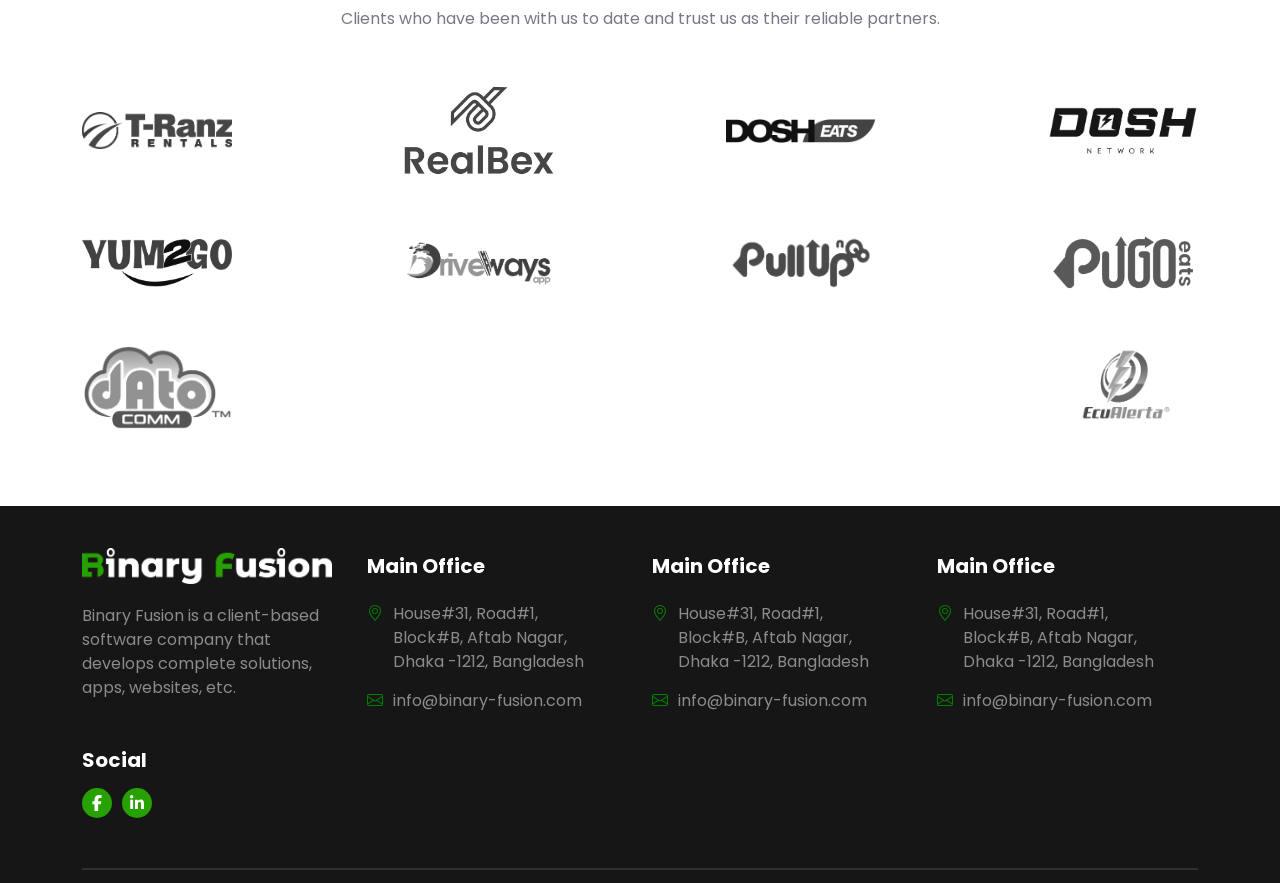
==== commit d6d99869: "nav customize and footer fixed button customize" ====
--- a/index.html
+++ b/index.html
@@ -18,6 +18,7 @@
     <link rel="stylesheet" href="./assets/vendor/swiperJS/swiper-bundle.min.css">
     <!-- animate css -->
     <link rel="stylesheet" href="./assets/vendor/wowJS/animate.css">
+    <!-- <link rel="stylesheet" href="https://cdnjs.cloudflare.com/ajax/libs/animate.css/4.1.1/animate.min.css"> -->
     <!-- magnific popup css -->
     <link rel="stylesheet" href="./assets/vendor/magnific-popup/magnific-popup.css">
     <!-- Google Web Fonts -->
@@ -31,37 +32,41 @@
 
 <body>
     <!-- header area start -->
-    <div class="header"></div>
+    <div class="header" id="navbar"></div>
     <!-- header area end -->
+
 
     <!-- hero area start -->
     <section class="position-relative">
         <div class="hero-area">
             <div class="container">
                 <div class="row">
-                    <div class="col-md-7">
-                        <div class="hero-content">
+                    <div class="col-md-12 col-lg-7">
+                        <div class="hero-content wow fadeInUp">
                             <h1>We Develop Software Solutions <br><span>That Your Business Needs</span></h1>
                             <p>Binary Fusion is a software company that uses the newest tech and skilled experts to
                                 create powerful solutions that help businesses grow bigger and better.</p>
                             <div class="hero-content-btn">
-                                <a href="#" class="hero-btn-1">Our Project</a>
-                                <a href="#" class="hero-btn-2">About Us</a>
+                                <a href="#" class="hero-btn-1 wow fadeInUp" data-wow-delay="0.5s">Our Project</a>
+                                <a href="#" class="hero-btn-2 wow fadeInUp" data-wow-delay="0.5s">About Us</a>
                             </div>
                         </div>
                     </div>
-                    <div class="col-md-5">
-                        <div class="hero-img">
-                            <img class="img-fluid" src="./assets/images/home-page_img/hero-img/banner-illustration.png" alt="hero-img">
+                    <div class="col-md-10 col-lg-5">
+                        <div class="hero-img text-right">
+                            <img class="img-fluid wow pixZoomIn"
+                                src="./assets/images/home-page_img/hero-img/banner-illustration.png" alt="hero-img">
                         </div>
                     </div>
                 </div>
                 <div class="hero-background-element">
                     <div class="ball">
-                        <img class="img-fluid rotate-icon" src="./assets/images/home-page_img/hero-img/ball.png" alt="Ball Image">
+                        <img class="img-fluid rotate-icon" src="./assets/images/home-page_img/hero-img/ball.png"
+                            alt="Ball Image">
                     </div>
                     <div class="triangle">
-                        <img class="img-fluid bounce-y delay-2" src="./assets/images/home-page_img/hero-img/triangle.png" alt="triangle Image">
+                        <img class="img-fluid bounce-y delay-2"
+                            src="./assets/images/home-page_img/hero-img/triangle.png" alt="triangle Image">
                     </div>
                     <div class="dot-shape">
                         <img src="./assets/images/home-page_img/hero-img/dot.png" alt="Dot Image">
@@ -80,7 +85,7 @@
                 <div class="row section-heading">
                     <div class="col-md-5">
                         <div class="about-img position-relative">
-                            <img class="img-fluid rounded-3"
+                            <img class="img-fluid rounded-3 wow fadeInUp"
                                 src="./assets/images/home-page_img/about-img/world-wide.png" alt="about-img">
 
                             <div class="dot-img position-absolute">
@@ -89,9 +94,10 @@
                         </div>
                     </div>
                     <div class="col-md-7">
-                        <div class="about-content ms-md-5 mt-5">
+                        <div class="about-content ms-md-5 mt-5 wow fadeInUp">
                             <h1><span>Binary Fusion</span> at a Glance</h1>
-                            <p>Here is a sneak peek of who we are & what we do and how we can help you scale up your
+                            <p class="wow fadeInUp">Here is a sneak peek of who we are & what we do and how we can help
+                                you scale up your
                                 business using our technical services.</p>
                         </div>
                     </div>
@@ -105,13 +111,14 @@
     <section>
         <div class="container">
             <div class="row">
-                <div class="project-heading text-center section-heading">
+                <div class="project-heading text-center section-heading wow fadeInUp">
                     <h1><span>Projects</span> We’ve Nailed <span>...</span></h1>
-                    <p>Our software solutions are always updated with features that keep <br>your business ahead of the
+                    <p class="wow fadeInUp">Our software solutions are always updated with features that keep <br>your
+                        business ahead of the
                         latest online trends.</p>
                 </div>
                 <div class="col-md-3">
-                    <div class="project-card">
+                    <div class="project-card wow fadeInUp">
                         <img class="project-card-main-img"
                             src="./assets/images/portfolio-page_img/dosh-network-portfolio-bg.jpg" alt="project-img">
                         <div class="project-overlay-img">
@@ -120,7 +127,7 @@
                     </div>
                 </div>
                 <div class="col-md-3">
-                    <div class="project-card">
+                    <div class="project-card wow fadeInUp">
                         <img class="project-card-main-img"
                             src="./assets/images/portfolio-page_img/ischolaris-portfolio-bg.jpg" alt="project-img">
                         <div class="project-overlay-img">
@@ -129,7 +136,7 @@
                     </div>
                 </div>
                 <div class="col-md-3">
-                    <div class="project-card">
+                    <div class="project-card wow fadeInUp">
                         <img class="project-card-main-img"
                             src="./assets/images/portfolio-page_img/dosh-eats-portfolio-bg.jpg" alt="project-img">
                         <div class="project-overlay-img">
@@ -138,7 +145,7 @@
                     </div>
                 </div>
                 <div class="col-md-3">
-                    <div class="project-card">
+                    <div class="project-card wow fadeInUp">
                         <img class="project-card-main-img"
                             src="./assets/images/portfolio-page_img/t-ranz-portfolio-bg.jpg" alt="project-img">
                         <div class="project-overlay-img">
@@ -147,7 +154,7 @@
                     </div>
                 </div>
                 <div class="col-md-3">
-                    <div class="project-card">
+                    <div class="project-card wow fadeInUp">
                         <img class="project-card-main-img"
                             src="./assets/images/portfolio-page_img/caviar-dynasty-bg.jpg" alt="project-img">
                         <div class="project-overlay-img">
@@ -156,7 +163,7 @@
                     </div>
                 </div>
                 <div class="col-md-3">
-                    <div class="project-card">
+                    <div class="project-card wow fadeInUp">
                         <img class="project-card-main-img" src="./assets/images/portfolio-page_img/realbex-bg.jpg"
                             alt="project-img">
                         <div class="project-overlay-img">
@@ -165,7 +172,7 @@
                     </div>
                 </div>
                 <div class="col-md-3">
-                    <div class="project-card">
+                    <div class="project-card wow fadeInUp">
                         <img class="project-card-main-img"
                             src="./assets/images/portfolio-page_img/nstn-portfolio-bg.jpg" alt="project-img">
                         <div class="project-overlay-img">
@@ -180,7 +187,7 @@
 
     <!-- technologies area start -->
     <section class="technologies-section">
-        <div class="technology-heading text-center">
+        <div class="technology-heading text-center wow fadeInUp">
             <h1><span>Technologies</span> We Use</h1>
         </div>
         <div class="technology-img-area position-relative">
@@ -218,14 +225,15 @@
     <section>
         <div class="container">
             <div class="row">
-                <div class="services-heading text-center section-heading">
+                <div class="services-heading text-center section-heading wow fadeInUp">
                     <h1>Experience <span>our Services</span> Tailored to You</h1>
-                    <p>Stuck with just an idea? We've got your back! <br> We offer different services to help you launch
+                    <p class="wow fadeInUp">Stuck with just an idea? We've got your back! <br> We offer different
+                        services to help you launch
                         your
                         business and make it happen.</p>
                 </div>
                 <div class="col-md-3">
-                    <div class="services-card text-center">
+                    <div class="services-card text-center wow fadeInUp">
                         <div class="services-card-img">
                             <img src="./assets/images/home-page_img/services-img/development.svg" alt="services-img">
                         </div>
@@ -237,7 +245,7 @@
                     </div>
                 </div>
                 <div class="col-md-3">
-                    <div class="services-card text-center">
+                    <div class="services-card text-center wow fadeInUp">
                         <div class="services-card-img">
                             <img src="./assets/images/home-page_img/services-img/customization.svg" alt="services-img">
                         </div>
@@ -249,7 +257,7 @@
                     </div>
                 </div>
                 <div class="col-md-3">
-                    <div class="services-card text-center">
+                    <div class="services-card text-center wow fadeInUp">
                         <div class="services-card-img">
                             <img src="./assets/images/home-page_img/services-img/installation.svg" alt="services-img">
                         </div>
@@ -261,7 +269,7 @@
                     </div>
                 </div>
                 <div class="col-md-3">
-                    <div class="services-card text-center">
+                    <div class="services-card text-center wow fadeInUp">
                         <div class="services-card-img">
                             <img src="./assets/images/home-page_img/services-img/ui-ux.svg" alt="services-img">
                         </div>
@@ -282,23 +290,34 @@
         <div class="container">
             <div class="row">
                 <div class="partner-content">
-                    <div class="partner-heading text-center section-heading">
+                    <div class="partner-heading text-center section-heading wow fadeInUp">
                         <h1>Our <span>Partners</span></h1>
-                        <p class="mb-5">Clients who have been with us to date and trust us as their reliable partners.
+                        <p class="mb-5 wow fadeInUp">Clients who have been with us to date and trust us as their
+                            reliable partners.
                         </p>
                     </div>
                     <ul>
-                        <li><img src="./assets/images/home-page_img/partner-img/t-ranz.png" alt="T-ranz"></li>
-                        <li><img src="./assets/images/home-page_img/partner-img/realbex.png" alt="Realbex"></li>
-                        <li><img src="./assets/images/home-page_img/partner-img/dosheats.png" alt="Dosheats"></li>
-                        <li><img src="./assets/images/home-page_img/partner-img/dosh-network.png" alt="dosh-network">
+                        <li><img class="wow fadeInUp" src="./assets/images/home-page_img/partner-img/t-ranz.png"
+                                alt="T-ranz"></li>
+                        <li><img class="wow fadeInUp" src="./assets/images/home-page_img/partner-img/realbex.png"
+                                alt="Realbex"></li>
+                        <li><img class="wow fadeInUp" src="./assets/images/home-page_img/partner-img/dosheats.png"
+                                alt="Dosheats"></li>
+                        <li><img class="wow fadeInUp" src="./assets/images/home-page_img/partner-img/dosh-network.png"
+                                alt="dosh-network">
                         </li>
-                        <li><img src="./assets/images/home-page_img/partner-img/yum2go.png" alt="yum2go"></li>
-                        <li><img src="./assets/images/home-page_img/partner-img/driveways.png" alt="driveways"></li>
-                        <li><img src="./assets/images/home-page_img/partner-img/pullupngo.png" alt="pullupngo"></li>
-                        <li><img src="./assets/images/home-page_img/partner-img/pugo-eats.png" alt="pugo-eats"></li>
-                        <li><img src="./assets/images/home-page_img/partner-img/dato-comm.png" alt="dato-comm"></li>
-                        <li><img src="./assets/images/home-page_img/partner-img/ecualerta.png" alt="ecualerta"></li>
+                        <li><img class="wow fadeInUp" src="./assets/images/home-page_img/partner-img/yum2go.png"
+                                alt="yum2go"></li>
+                        <li><img class="wow fadeInUp" src="./assets/images/home-page_img/partner-img/driveways.png"
+                                alt="driveways"></li>
+                        <li><img class="wow fadeInUp" src="./assets/images/home-page_img/partner-img/pullupngo.png"
+                                alt="pullupngo"></li>
+                        <li><img class="wow fadeInUp" src="./assets/images/home-page_img/partner-img/pugo-eats.png"
+                                alt="pugo-eats"></li>
+                        <li><img class="wow fadeInUp" src="./assets/images/home-page_img/partner-img/dato-comm.png"
+                                alt="dato-comm"></li>
+                        <li><img class="wow fadeInUp" src="./assets/images/home-page_img/partner-img/ecualerta.png"
+                                alt="ecualerta"></li>
                     </ul>
                 </div>
             </div>
@@ -309,6 +328,10 @@
     <!-- footer area start -->
     <div class="footer"></div>
     <!-- footer area end -->
+
+    <div id="scroll-top">
+        <a href="index.html" class="scroll-icon"><i class="fas fa-arrow-up"></i></a>
+    </div>
 
     <!-- bootstrap js -->
     <script src="./assets/vendor/bootstrap/js/bootstrap.bundle.min.js"></script>
--- a/assets/style.css
+++ b/assets/style.css
@@ -1,32 +1,37 @@
-*{
+* {
     margin: 0;
     padding: 0;
     box-sizing: border-box;
     font-family: 'Poppins', sans-serif;
 }
 
-html{
+html {
     scroll-behavior: smooth;
 }
-:root{
+
+:root {
     --primary-color: #27a102;
     --primary-text-color: #1a133b;
     --secondary-text-color: #797687;
     --thard-text-color: #2b2350;
 }
-section, .section-padding{
+
+section,
+.section-padding {
     padding: 60px 0px;
 }
 
-.section-heading h1{
+.section-heading h1 {
     font-size: 40px;
     color: var(--primary-text-color);
     font-weight: 600;
 }
-.section-heading h1 span{
+
+.section-heading h1 span {
     color: var(--primary-color);
 }
-.section-heading p{
+
+.section-heading p {
     color: var(--secondary-text-color);
     font-size: 16px;
     margin: 15px 0px 60px 0px;
@@ -34,18 +39,44 @@
 
 
 /* nav area start */
-.binary-nav li a{
+#navbar {
+    transition: all 0.5s ease;
+}
+
+.navbar-fixed {
+    position: fixed;
+    top: 0;
+    left: 0;
+    right: 0;
+    background: white;
+    box-shadow: 0 2px 8px rgba(0, 0, 0, 0.1);
+    animation: slideDown 0.5s ease forwards;
+    z-index: 999;
+}
+
+@keyframes slideDown {
+    from {
+        transform: translateY(-100%);
+    }
+
+    to {
+        transform: translateY(0);
+    }
+}
+
+.binary-nav li a {
     text-decoration: none;
     position: relative;
     color: var(--primary-text-color);
     font-weight: 500;
     transition: all ease-in-out 0.5s;
 }
-.binary-nav li a:hover{
+
+.binary-nav li a:hover {
     color: var(--primary-color) !important;
 }
 
-.binary-nav li a::after{
+.binary-nav li a::after {
     position: absolute;
     content: '';
     width: 0%;
@@ -56,9 +87,11 @@
     bottom: 2px;
     transition: all ease-in-out 0.5s;
 }
-.binary-nav li a:hover::after{
+
+.binary-nav li a:hover::after {
     width: 100%;
 }
+
 .nav-btn a {
     background-color: var(--primary-color);
     padding: 15px 30px;
@@ -66,17 +99,26 @@
     text-decoration: none;
     color: #fff;
     font-weight: 500;
-    box-shadow: 0px 9px 20px 0px var(--primary-color);
+    box-shadow: 0px 5px 20px 2px var(--primary-color);
     transition: all ease-in-out 0.5s;
 }
-.nav-btn a:hover{
+
+.nav-btn a:hover {
     box-shadow: none;
 }
+
 /* nav area end */
 
+/*
+ * ┌─────────────────────────────────────────────┐
+ * │  Author : Sumon Prodhan                     │
+ * │  Role   : Full Stack Developer              │
+ * │  Email  : sumonpro.dev@gmail.com            │
+ * └─────────────────────────────────────────────┘
+ */
 
 /* hero area start */
-.hero-content h1{
+.hero-content h1 {
     font-size: 50px;
     color: var(--primary-text-color);
     font-weight: 300;
@@ -84,18 +126,21 @@
     padding-top: 70px;
     letter-spacing: -2px;
 }
-.hero-content h1 span{
+
+.hero-content h1 span {
     color: var(--primary-text-color);
     font-weight: 600;
     font-size: 55px;
     letter-spacing: 0px;
 }
-.hero-content p{
+
+.hero-content p {
     color: var(--secondary-text-color);
     font-size: 16px;
     margin-bottom: 50px;
 }
-.hero-btn-1{
+
+.hero-btn-1 {
     background-color: var(--primary-color);
     padding: 10px 30px;
     border-radius: 10px;
@@ -106,11 +151,13 @@
     margin-right: 20px;
     transition: all ease-in-out 0.5s;
 }
-.hero-btn-1:hover{
+
+.hero-btn-1:hover {
     background-color: transparent;
     color: var(--primary-color);
 }
-.hero-btn-2{
+
+.hero-btn-2 {
     background-color: transparent;
     padding: 10px 30px;
     border-radius: 10px;
@@ -120,30 +167,39 @@
     font-weight: 500;
     transition: all ease-in-out 0.5s;
 }
-.hero-btn-2:hover{
+
+.hero-btn-2:hover {
     background-color: var(--primary-color);
     color: #fff;
 }
 
-.hero-background-element .ball{
+.hero-img img {
+    width: 90%;
+    height: auto;
+}
+
+.hero-background-element .ball {
     position: absolute;
     top: 10%;
     left: 10%;
     z-index: -1;
 }
-.hero-background-element .triangle{
+
+.hero-background-element .triangle {
     position: absolute;
     top: 85%;
     left: 40%;
     z-index: 1;
 }
-.hero-background-element .dot-shape{
+
+.hero-background-element .dot-shape {
     position: absolute;
     top: -45px;
     right: 40px;
     z-index: -1;
 }
-.hero-background-element .circle-bg{
+
+.hero-background-element .circle-bg {
     position: absolute;
     width: 1130px;
     height: 1130px;
@@ -155,56 +211,65 @@
 }
 
 .rotate-icon {
-  display: inline-block;
-  animation: spin 8s linear infinite;
-}
+    display: inline-block;
+    animation: spin 8s linear infinite;
+}
+
 @keyframes spin {
-  from {
-    transform: rotate(0deg);
-  }
-  to {
-    transform: rotate(360deg);
-  }
-}
+    from {
+        transform: rotate(0deg);
+    }
+
+    to {
+        transform: rotate(360deg);
+    }
+}
+
 /* hero area end */
 
 
 /* about area start */
-.about-section{
+.about-section {
     margin-top: 200px;
 }
-.dot-img{
+
+.dot-img {
     top: -35px;
     left: 50%;
     transform: translateX(-50%);
     z-index: -1;
 }
+
 /* about area end */
 
 
 /* project area start */
-.project-card{
+.project-card {
     position: relative;
     overflow: hidden;
     margin-bottom: 20px;
     border-radius: 10px;
     transition: all ease-in-out 0.5s;
 }
-.project-card:hover{
-    transform:scale(1.03);
-}
-.project-card-main-img{
+
+.project-card:hover {
+    transform: scale(1.03);
+}
+
+.project-card-main-img {
     width: 100%;
     height: 170px;
     object-fit: cover;
     border-radius: 10px;
 }
-.project-overlay-img img{
-   width: 100px;
-   height: auto;
-   object-fit: cover;
-}
-.project-overlay-img{
+
+.project-overlay-img img {
+    width: 100px;
+    height: auto;
+    object-fit: cover;
+}
+
+.project-overlay-img {
     position: absolute;
     top: 0;
     left: 0;
@@ -219,27 +284,32 @@
     border-radius: 10px;
     opacity: 1;
 }
+
 /* project area end */
 
 
 /* technology area start */
-.technologies-section{
+.technologies-section {
     background-color: #f5f9f8;
     margin-bottom: 20px;
 }
-.technology-img-area{
+
+.technology-img-area {
     min-height: 400px;
 }
-.technology-heading h1{
+
+.technology-heading h1 {
     font-size: 40px;
     color: var(--primary-text-color);
     font-weight: 600;
     margin-bottom: -20px;
 }
-.technology-heading h1 span{
+
+.technology-heading h1 span {
     color: var(--primary-color);
 }
-.our-technologies-img img{
+
+.our-technologies-img img {
     max-width: 100px;
     display: inline-block;
     display: flex;
@@ -247,94 +317,137 @@
     align-items: center;
     flex-wrap: wrap;
 }
-.our-technologies-img .react{
+
+.our-technologies-img .react {
     top: 20%;
     left: 23%;
 }
-.our-technologies-img .laravel{
+
+.our-technologies-img .laravel {
     top: 28%;
     left: 33%;
     object-fit: contain;
 }
-.our-technologies-img .wordpress{
+
+.our-technologies-img .wordpress {
     top: 45%;
     left: 25%;
     object-fit: contain;
 }
-.our-technologies-img .bootsrtap{
+
+.our-technologies-img .bootsrtap {
     top: 23%;
     left: 50%;
     object-fit: contain;
 }
-.our-technologies-img .flutter{
+
+.our-technologies-img .flutter {
     top: 45%;
     left: 45%;
     object-fit: contain;
 }
-.our-technologies-img .next{
+
+.our-technologies-img .next {
     top: 65%;
     left: 35%;
     object-fit: contain;
 }
-.our-technologies-img .firebase{
+
+.our-technologies-img .firebase {
     top: 30%;
     left: 63%;
     object-fit: contain;
 }
-.our-technologies-img .sql{
+
+.our-technologies-img .sql {
     top: 22%;
     left: 75%;
     object-fit: contain;
 }
-.our-technologies-img .aws{
+
+.our-technologies-img .aws {
     top: 73%;
     left: 20%;
     object-fit: contain;
 }
-.our-technologies-img .tailwind{
+
+.our-technologies-img .tailwind {
     top: 60%;
     left: 60%;
     object-fit: contain;
 }
-.our-technologies-img .google-map{
+
+.our-technologies-img .google-map {
     top: 70%;
     left: 50%;
     object-fit: contain;
 }
-.our-technologies-img .vue{
+
+.our-technologies-img .vue {
     top: 72%;
     left: 72%;
     object-fit: contain;
 }
 
 .bounce-y {
-  animation: bounceY 5s infinite;
-  animation-timing-function: cubic-bezier(0.45, 0, 0.55, 1);
-}
+    animation: bounceY 5s infinite;
+    animation-timing-function: cubic-bezier(0.45, 0, 0.55, 1);
+}
+
 @keyframes bounceY {
-  0%, 100% { transform: translateY(0); }
-  50% { transform: translateY(-30px); }
+
+    0%,
+    100% {
+        transform: translateY(0);
+    }
+
+    50% {
+        transform: translateY(-30px);
+    }
 }
 
 .bounce-x {
-  animation: bounceX 5s infinite;
-  animation-timing-function: cubic-bezier(0.45, 0, 0.55, 1);
-}
+    animation: bounceX 5s infinite;
+    animation-timing-function: cubic-bezier(0.45, 0, 0.55, 1);
+}
+
 @keyframes bounceX {
-  0%, 100% { transform: translateX(0); }
-  50% { transform: translateX(-30px); }
-}
-
-.delay-1 { animation-delay: 0.2s; }
-.delay-2 { animation-delay: 0.4s; }
-.delay-3 { animation-delay: 0.6s; }
-.delay-4 { animation-delay: 0.8s; }
-.delay-5 { animation-delay: 1s; }
+
+    0%,
+    100% {
+        transform: translateX(0);
+    }
+
+    50% {
+        transform: translateX(-30px);
+    }
+}
+
+.delay-1 {
+    animation-delay: 0.2s;
+}
+
+.delay-2 {
+    animation-delay: 0.4s;
+}
+
+.delay-3 {
+    animation-delay: 0.6s;
+}
+
+.delay-4 {
+    animation-delay: 0.8s;
+}
+
+.delay-5 {
+    animation-delay: 1s;
+}
+
 /* technology area end */
 
 
 /* services area start */
-.services-card{
+.services-card {
     display: flex;
     flex-direction: column;
     justify-content: center;
@@ -347,56 +460,72 @@
     box-shadow: 0px 9px 20px 0px rgba(0, 0, 0, 0.1);
     transition: all ease-in-out 0.3s;
 }
-.services-card:hover{
+
+.services-card:hover {
     transform: scale(1.05);
 }
-.services-card-img img{
-    width:60px;
+
+.services-card-img img {
+    width: 60px;
     height: auto;
     margin-bottom: 20px;
 }
+
 /* services area end */
 
 
 /* partner area start */
-.partner-content ul{
+.partner-content ul {
     display: flex;
     justify-content: space-between;
     align-items: center;
     gap: 50px 100px;
-    padding:0px;
+    padding: 0px;
     flex-wrap: wrap;
 }
-.partner-content ul li{
+
+.partner-content ul li {
     list-style: none;
 }
-.partner-content ul li img{
+
+.partner-content ul li img {
     width: 150px;
     filter: grayscale(1);
     transition: all ease-in-out 0.3s;
 }
-.partner-content ul li img:hover{
+
+.partner-content ul li img:hover {
     filter: grayscale(0);
 }
+
 /* partner area end */
 
+/*
+ * ┌─────────────────────────────────────────────┐
+ * │  Author : Sumon Prodhan                     │
+ * │  Role   : Full Stack Developer              │
+ * │  Email  : sumonpro.dev@gmail.com            │
+ * └─────────────────────────────────────────────┘
+ */
 
 /* footer area start */
-footer{
+footer {
     background-color: #171616;
 }
 
-.footer-social-icon ul{
+.footer-social-icon ul {
     display: flex;
     justify-content: start;
     gap: 10px;
     margin-bottom: 20px;
     padding: 0px;
 }
-.footer-social-icon ul li{
+
+.footer-social-icon ul li {
     list-style: none;
 }
-.footer-social-icon ul li a{
+
+.footer-social-icon ul li a {
     text-decoration: none;
     color: #fff;
     font-size: 16px;
@@ -409,7 +538,8 @@
     border-radius: 50%;
     transition: .3s;
 }
-.footer-social-icon ul li a:hover{
+
+.footer-social-icon ul li a:hover {
     color: #27a102;
     color: #fff;
     transition-behavior: smooth;
@@ -417,18 +547,162 @@
 }
 
 .footer-item {
-  display: flex;
-  align-items: flex-start; 
-  margin-bottom: 15px;  
-}
+    display: flex;
+    align-items: flex-start;
+    margin-bottom: 15px;
+}
+
 .footer-item i {
-  color: green;
-  margin-right: 10px; 
-  font-size: 16px; 
-}
-
-.footer-devider{
+    color: green;
+    margin-right: 10px;
+    font-size: 16px;
+}
+
+.footer-devider {
     border: 1px solid var(--secondary-text-color);
     margin: 30px 0px 20px 0px;
 }
-/* footer area end */+
+#scroll-top {
+    position: fixed;
+    right: 30px;
+    bottom: 30px;
+    background: var(--primary-color);
+    width: 50px;
+    height: 50px;
+    border-radius: 50%;
+    display: flex;
+    align-items: center;
+    justify-content: center;
+    font-size: 20px;
+    text-decoration: none;
+    opacity: 0;
+    visibility: hidden;
+    transform: translateY(50px);
+    transition: all 0.5s ease;
+    z-index: 1000;
+}
+
+#scroll-top.show {
+    opacity: 1;
+    visibility: visible;
+    transform: translateY(0);
+}
+
+#scroll-top:hover {
+    background: var(--primary-color);
+}
+
+.scroll-icon {
+    color: #fff !important;
+}
+
+/* footer area end */
+
+/*
+ * ┌─────────────────────────────────────────────┐
+ * │  Author : Sumon Prodhan                     │
+ * │  Role   : Full Stack Developer              │
+ * │  Email  : sumonpro.dev@gmail.com            │
+ * └─────────────────────────────────────────────┘
+ */
+
+/* portfolio page css start */
+.portfolio-section-padding {
+    padding: 30px 0px 100px 0px;
+}
+
+.portfolio-section-heading h1 {
+    font-size: 50px;
+    color: var(--primary-text-color);
+    font-weight: 600;
+}
+
+.portfolio-section-heading h1 span {
+    color: var(--primary-color);
+}
+
+.portfolio-section-heading p {
+    color: var(--secondary-text-color);
+    font-size: 20px;
+}
+
+.portfolio-item {
+    height: auto;
+    width: 100%;
+    position: relative;
+    overflow: hidden;
+    border-radius: 15px;
+    margin-bottom: 20px;
+    transition: all ease-in-out 0.4s;
+
+}
+
+.portfolio-item img {
+    width: 100%;
+    height: auto;
+    border-radius: 15px;
+}
+
+.portfolio-item:hover {
+    transform: scale(1.01);
+}
+
+.portfolio-item:hover .portfolio-overlay {
+    background-color: rgba(0, 0, 0, 0.5);
+}
+
+.portfolio-overlay {
+    position: absolute;
+    top: 0;
+    left: 0;
+    width: 100%;
+    height: 100%;
+    background-color: rgba(0, 0, 0, 0.3);
+    display: flex;
+    flex-direction: column;
+    justify-content: center;
+    align-items: start;
+    border-radius: 15px;
+    opacity: 1;
+    transition: all ease-in-out 0.4s;
+}
+
+.portfolio-overlay h1 {
+    color: #fff;
+    font-size: 50px;
+    font-weight: 900;
+    margin-left: 100px;
+}
+
+.portfolio-overlay p {
+    color: #fff;
+    font-size: 20px;
+    margin-left: 100px;
+}
+
+.portfolio-overlay a {
+    color: #fff;
+    font-size: 16px;
+    text-decoration: none;
+    background-color: #27a102;
+    padding: 15px 30px;
+    border-radius: 30px;
+    margin-left: 100px;
+    transition: all ease-in-out 0.4s;
+}
+
+.portfolio-overlay a:hover {
+    color: #fff;
+    background-color: #202020;
+}
+
+/* portfolio page css end */
+
+/*
+ * ┌─────────────────────────────────────────────┐
+ * │  Author : Sumon Prodhan                     │
+ * │  Role   : Full Stack Developer              │
+ * │  Email  : sumonpro.dev@gmail.com            │
+ * └─────────────────────────────────────────────┘
+ */
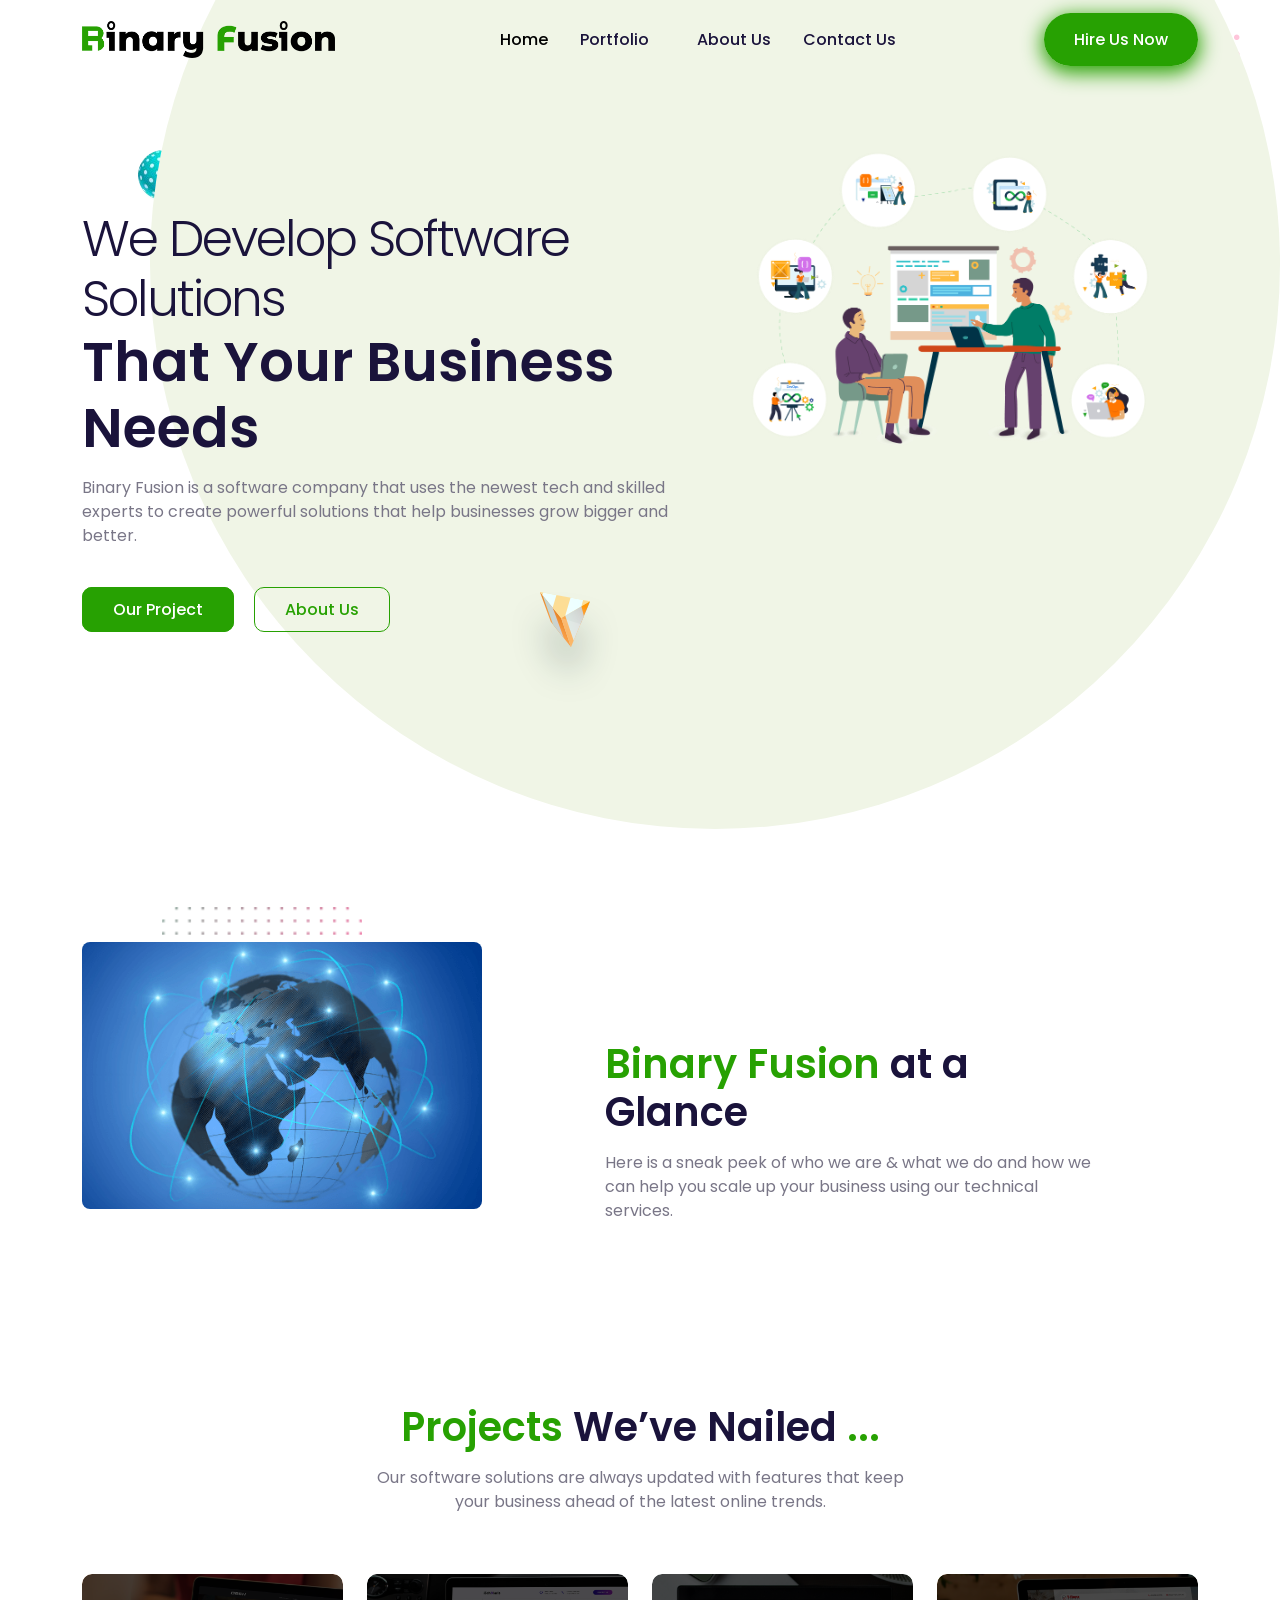
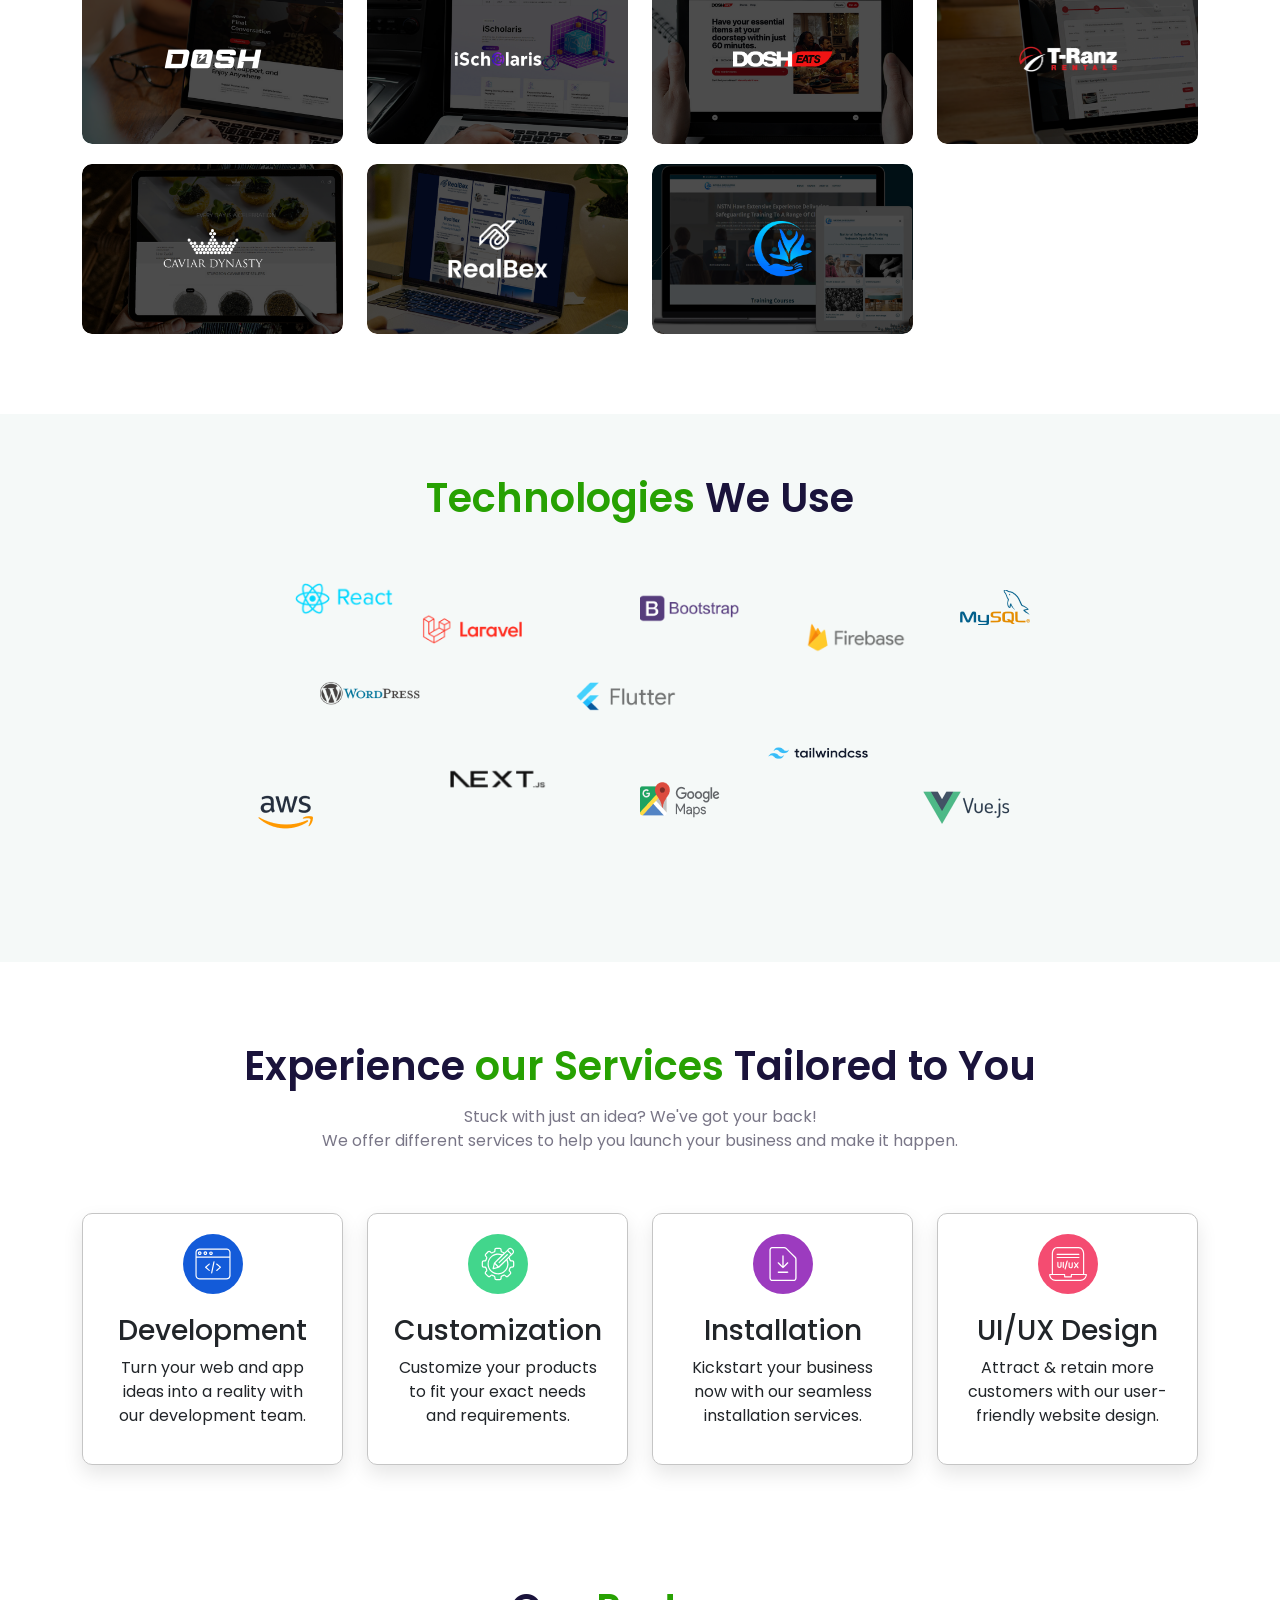
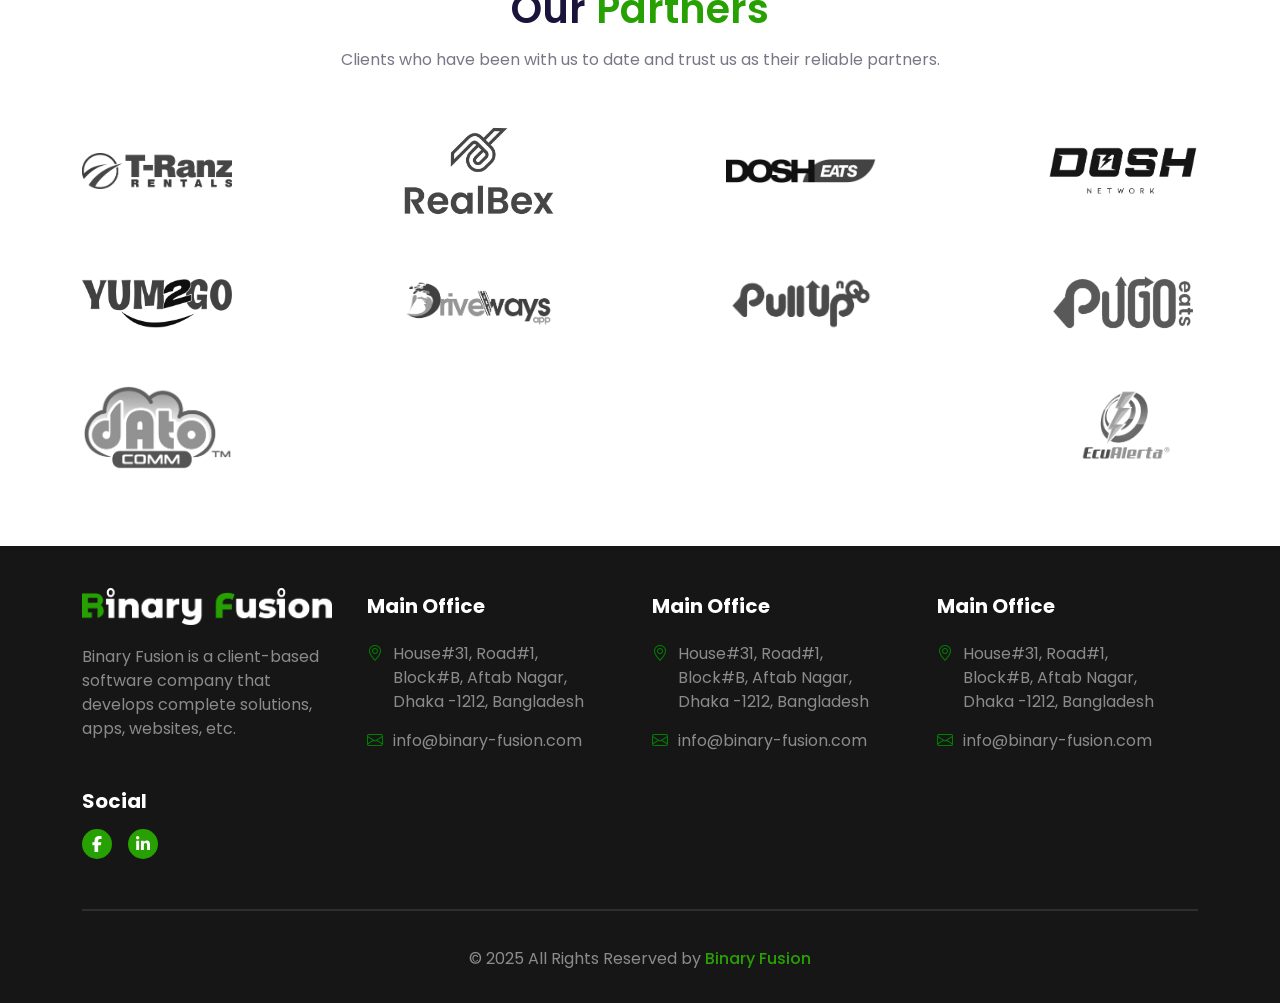
==== commit 54106e58: "update 14-10-25 contact page, about page design and animation" ====
--- a/index.html
+++ b/index.html
@@ -18,7 +18,8 @@
     <link rel="stylesheet" href="./assets/vendor/swiperJS/swiper-bundle.min.css">
     <!-- animate css -->
     <link rel="stylesheet" href="./assets/vendor/wowJS/animate.css">
-    <!-- <link rel="stylesheet" href="https://cdnjs.cloudflare.com/ajax/libs/animate.css/4.1.1/animate.min.css"> -->
+    <!-- aos css -->
+    <link href="https://unpkg.com/aos@2.3.1/dist/aos.css" rel="stylesheet">
     <!-- magnific popup css -->
     <link rel="stylesheet" href="./assets/vendor/magnific-popup/magnific-popup.css">
     <!-- Google Web Fonts -->
@@ -31,6 +32,12 @@
 </head>
 
 <body>
+    <!-- Loader Section Start -->
+    <div id="loader">
+        <span class="loader"></span>
+    </div>
+    <!-- Loader Section End -->
+
     <!-- header area start -->
     <div class="header" id="navbar"></div>
     <!-- header area end -->
@@ -42,19 +49,21 @@
             <div class="container">
                 <div class="row">
                     <div class="col-md-12 col-lg-7">
-                        <div class="hero-content wow fadeInUp">
+                        <div class="hero-content " data-aos="fade-up" data-aos-duration="2000">
                             <h1>We Develop Software Solutions <br><span>That Your Business Needs</span></h1>
                             <p>Binary Fusion is a software company that uses the newest tech and skilled experts to
                                 create powerful solutions that help businesses grow bigger and better.</p>
                             <div class="hero-content-btn">
-                                <a href="#" class="hero-btn-1 wow fadeInUp" data-wow-delay="0.5s">Our Project</a>
-                                <a href="#" class="hero-btn-2 wow fadeInUp" data-wow-delay="0.5s">About Us</a>
+                                <div data-aos="fade-up" data-aos-duration="3000"><a href="#" class="hero-btn-1">Our
+                                        Project</a></div>
+                                <div data-aos="fade-up" data-aos-duration="3000"><a href="#" class="hero-btn-2">About
+                                        Us</a></div>
                             </div>
                         </div>
                     </div>
                     <div class="col-md-10 col-lg-5">
                         <div class="hero-img text-right">
-                            <img class="img-fluid wow pixZoomIn"
+                            <img class="img-fluid" data-aos="zoom-in" data-aos-duration="3000"
                                 src="./assets/images/home-page_img/hero-img/banner-illustration.png" alt="hero-img">
                         </div>
                     </div>
@@ -84,8 +93,8 @@
             <div class="container">
                 <div class="row section-heading">
                     <div class="col-md-5">
-                        <div class="about-img position-relative">
-                            <img class="img-fluid rounded-3 wow fadeInUp"
+                        <div class="about-img position-relative wow fadeInUp">
+                            <img class="img-fluid rounded-3"
                                 src="./assets/images/home-page_img/about-img/world-wide.png" alt="about-img">
 
                             <div class="dot-img position-absolute">
@@ -332,7 +341,14 @@
     <div id="scroll-top">
         <a href="index.html" class="scroll-icon"><i class="fas fa-arrow-up"></i></a>
     </div>
-
+    
+    <!-- /*
+ * ┌─────────────────────────────────────────────┐
+ * │  Author : Sumon Prodhan                     │
+ * │  Role   : Full Stack Developer              │
+ * │  Email  : sumonpro.dev@gmail.com            │
+ * └─────────────────────────────────────────────┘
+ */ -->
     <!-- bootstrap js -->
     <script src="./assets/vendor/bootstrap/js/bootstrap.bundle.min.js"></script>
     <!-- fontawesome js -->
@@ -341,6 +357,8 @@
     <script src="./assets/vendor/swiperJS/swiper-bundle.min.js"></script>
     <!-- animate js -->
     <script src="./assets/vendor/wowJS/wow.min.js"></script>
+    <!-- aos js -->
+    <script src="https://unpkg.com/aos@2.3.1/dist/aos.js"></script>
     <!-- magnific popup js -->
     <script src="./assets/vendor/magnific-popup/jquery.magnific-popup.min.js"></script>
     <!-- jquery js -->
--- a/assets/style.css
+++ b/assets/style.css
@@ -1,3 +1,14 @@
+/* code instruction */
+/* 
+    - Navbar (48 to 116) number line ✅
+    - Home page (127 to 518) number line ✅
+    - About page (736 to 904) number line ✅
+    - Portfolio page (626 to 722) number line ✅
+    - Contact page (921 to 1034) number line ✅
+    - Footer (526 to 621) number line ✅
+
+*/
+
 * {
     margin: 0;
     padding: 0;
@@ -16,6 +27,7 @@
     --thard-text-color: #2b2350;
 }
 
+/* common css */
 section,
 .section-padding {
     padding: 60px 0px;
@@ -114,6 +126,7 @@
  * │  Author : Sumon Prodhan                     │
  * │  Role   : Full Stack Developer              │
  * │  Email  : sumonpro.dev@gmail.com            │
+ * │  Page   : Home Page css code                │
  * └─────────────────────────────────────────────┘
  */
 
@@ -138,6 +151,11 @@
     color: var(--secondary-text-color);
     font-size: 16px;
     margin-bottom: 50px;
+}
+
+.hero-content-btn {
+    display: flex;
+    align-items: center;
 }
 
 .hero-btn-1 {
@@ -235,11 +253,14 @@
 
 .dot-img {
     top: -35px;
-    left: 50%;
+    left: 40%;
     transform: translateX(-50%);
     z-index: -1;
 }
-
+.dot-img img{
+    width: 200px !important;
+    height: auto !important;
+}
 /* about area end */
 
 
@@ -505,6 +526,7 @@
  * │  Author : Sumon Prodhan                     │
  * │  Role   : Full Stack Developer              │
  * │  Email  : sumonpro.dev@gmail.com            │
+ * │  Page   : Footer css code                   │
  * └─────────────────────────────────────────────┘
  */
 
@@ -604,6 +626,7 @@
  * │  Author : Sumon Prodhan                     │
  * │  Role   : Full Stack Developer              │
  * │  Email  : sumonpro.dev@gmail.com            │
+ * │  Page   : Portfolio Page css code           │
  * └─────────────────────────────────────────────┘
  */
 
@@ -704,5 +727,318 @@
  * │  Author : Sumon Prodhan                     │
  * │  Role   : Full Stack Developer              │
  * │  Email  : sumonpro.dev@gmail.com            │
+ * │  Page   : About Page css code               │
+ * └─────────────────────────────────────────────┘
+ */
+
+
+/* about page css start*/
+.about-content {
+    padding: 50px 100px 0px 0px;
+}
+
+.about-img img {
+    width: 400px;
+    height: auto;
+    border-radius: 15px;
+}
+
+.about-making-img {
+    width: 400px;
+    height: auto;
+    border-radius: 15px;
+}
+
+.making-area-content {
+    padding: 0px 100px 0px 0px;
+}
+
+.growth-area-content {
+    padding-top: 50px;
+}
+
+.growth-img img {
+    width: 400px;
+    height: auto;
+    border-radius: 15px;
+    display: block;
+    margin-left: auto;
+    margin-right: auto
+}
+
+.leadership-area-content {
+    padding: 0px 100px 0px 0px;
+}
+
+.dream-card {
+    padding: 0px 20px 0px 20px;
+    transition: all ease-in-out 0.4s;
+}
+
+.dream-card:hover {
+    transform: scale(1.01);
+}
+
+.dream-card h4 {
+    margin: 20px 0px 20px 0px;
+}
+
+.dream-card img {
+    width: 80px;
+    height: auto;
+    margin-top: 40px;
+}
+
+.achievements-area h1 {
+    font-size: 40px;
+    color: var(--primary-text-color);
+    font-weight: 600;
+}
+
+.achievements-area h1 span {
+    color: var(--primary-color);
+}
+
+.achievements-card {
+    padding: 30px 0px 0px 0px;
+    transition: all ease-in-out 0.4s;
+}
+
+.achievements-card:hover {
+    transform: scale(1.01);
+}
+
+.achievements-card h1 {
+    font-size: 50px;
+    font-weight: 400;
+}
+
+.achi-1 {
+    color: #7052fb !important;
+}
+
+.achi-2 {
+    color: #27a102 !important;
+}
+
+.achi-3 {
+    color: #22cd1a !important;
+}
+
+.achi-4 {
+    color: #f62ee1 !important;
+}
+
+
+.introducing-card {
+    position: relative;
+    width: 380px;
+    height: 380px;
+    perspective: 1000px;
+    margin: auto;
+    border-radius: 15px;
+    overflow: hidden;
+}
+
+.introducing-inner {
+    position: relative;
+    width: 100%;
+    height: 100%;
+    transition: transform 0.8s ease;
+    transform-style: preserve-3d;
+}
+
+.introducing-card:hover .introducing-inner {
+    transform: rotateY(180deg);
+}
+
+.introducing-img,
+.introducing-overlay {
+    position: absolute;
+    top: 0;
+    left: 0;
+    width: 100%;
+    height: 100%;
+    border-radius: 15px;
+    backface-visibility: hidden;
+}
+
+.introducing-img img {
+    width: 100%;
+    height: 100%;
+    object-fit: cover;
+    display: block;
+    border-radius: 15px;
+}
+
+.introducing-overlay {
+    background-color: #2b2350;
+    text-align: justify;
+    display: flex;
+    flex-direction: column;
+    justify-content: center;
+    align-items: center;
+    color: #fff;
+    font-size: 16px;
+    line-height: 28px;
+    padding: 25px;
+    transform: rotateY(180deg);
+    box-sizing: border-box;
+}
+
+.introducing-overlay p::first-letter {
+    font-size: 30px;
+}
+
+.hire-us-area {
+    background-image: url(./images/about-page_img/hire-sec_img/cta-bg.jpg);
+    background-size: cover;
+    background-position: center;
+    background-repeat: no-repeat;
+    padding: 100px 0px;
+}
+
+.hire-us-section {
+    margin-bottom: 40px;
+}
+
+/* about page css end */
+
+
+/*
+ * ┌─────────────────────────────────────────────┐
+ * │  Author : Sumon Prodhan                     │
+ * │  Role   : Full Stack Developer              │
+ * │  Email  : sumonpro.dev@gmail.com            │
+ * │  Page   : Contact Page css code             │
+ * └─────────────────────────────────────────────┘
+ */
+
+
+/* contact page css start */
+
+.contact-hero-content h1 {
+    font-size: 50px;
+    color: var(--primary-text-color);
+    font-weight: 600;
+}
+
+.contact-hero-content p {
+    color: var(--secondary-text-color);
+    font-size: 16px;
+}
+
+.contact-hero-img img {
+    width: 400px;
+    height: auto;
+    border-radius: 15px;
+    display: block;
+    margin-right: auto;
+}
+
+.contact-form-left img {
+    width: 450px;
+    height: auto;
+    border-radius: 15px;
+}
+
+.contact-form-left h2 {
+    margin-left: 50px;
+}
+
+
+.contact-form-right input {
+    width: 100%;
+    padding: 20px;
+    margin-bottom: 10px;
+    border-radius: 30px;
+    border: 1px solid #ddd;
+    background-color: #fdfafa;
+    margin-bottom: 30px;
+}
+
+.contact-form-right input::placeholder {
+    color: var(--secondary-text-color);
+}
+
+.contact-form-right input:focus {
+    outline: none;
+    box-shadow: 0px 5px 20px 2px #c7c7c7;
+}
+
+.contact-form-right input:focus::placeholder {
+    color: var(--primary-color);
+}
+
+.contact-form-right textarea {
+    width: 100%;
+    padding: 20px;
+    margin-bottom: 15px;
+    border-radius: 30px;
+    border: 1px solid #ddd;
+    background-color: #fdfafa;
+}
+
+.contact-form-right textarea::placeholder {
+    color: var(--secondary-text-color);
+}
+
+.contact-form-right textarea:focus {
+    outline: none;
+    box-shadow: 0px 5px 20px 2px #c7c7c7;
+}
+
+.contact-form-right textarea:focus::placeholder {
+    color: var(--primary-color);
+}
+
+.contact-form-btn button {
+    background-color: var(--primary-color);
+    padding: 15px 30px;
+    border-radius: 30px;
+    text-decoration: none;
+    border: none;
+    cursor: pointer;
+    margin-top: 15px;
+    color: #fff;
+    font-weight: 500;
+    box-shadow: 0px 5px 20px 2px var(--primary-color);
+    transition: all ease-in-out 0.5s;
+}
+
+.contact-form-btn button:hover {
+    box-shadow: none;
+}
+
+.google-map iframe {
+    width: 100%;
+    height: 500px;
+    border-radius: 15px;
+    margin: 10px 0px 50px 0px;
+}
+
+.contact-card-1 {
+    background-color: #28a745;
+    border: none;
+}
+
+.contact-card-2 {
+    background-color: #6c757d;
+    border: none;
+}
+
+.contact-card-3 {
+    background-color: #17a2b8;
+    border: none;
+}
+
+/* contact page css end */
+
+/*
+ * ┌─────────────────────────────────────────────┐
+ * │  Author : Sumon Prodhan                     │
+ * │  Role   : Full Stack Developer              │
+ * │  Email  : sumonpro.dev@gmail.com            │
+ * │  Page   : Thank you !                       │
  * └─────────────────────────────────────────────┘
  */
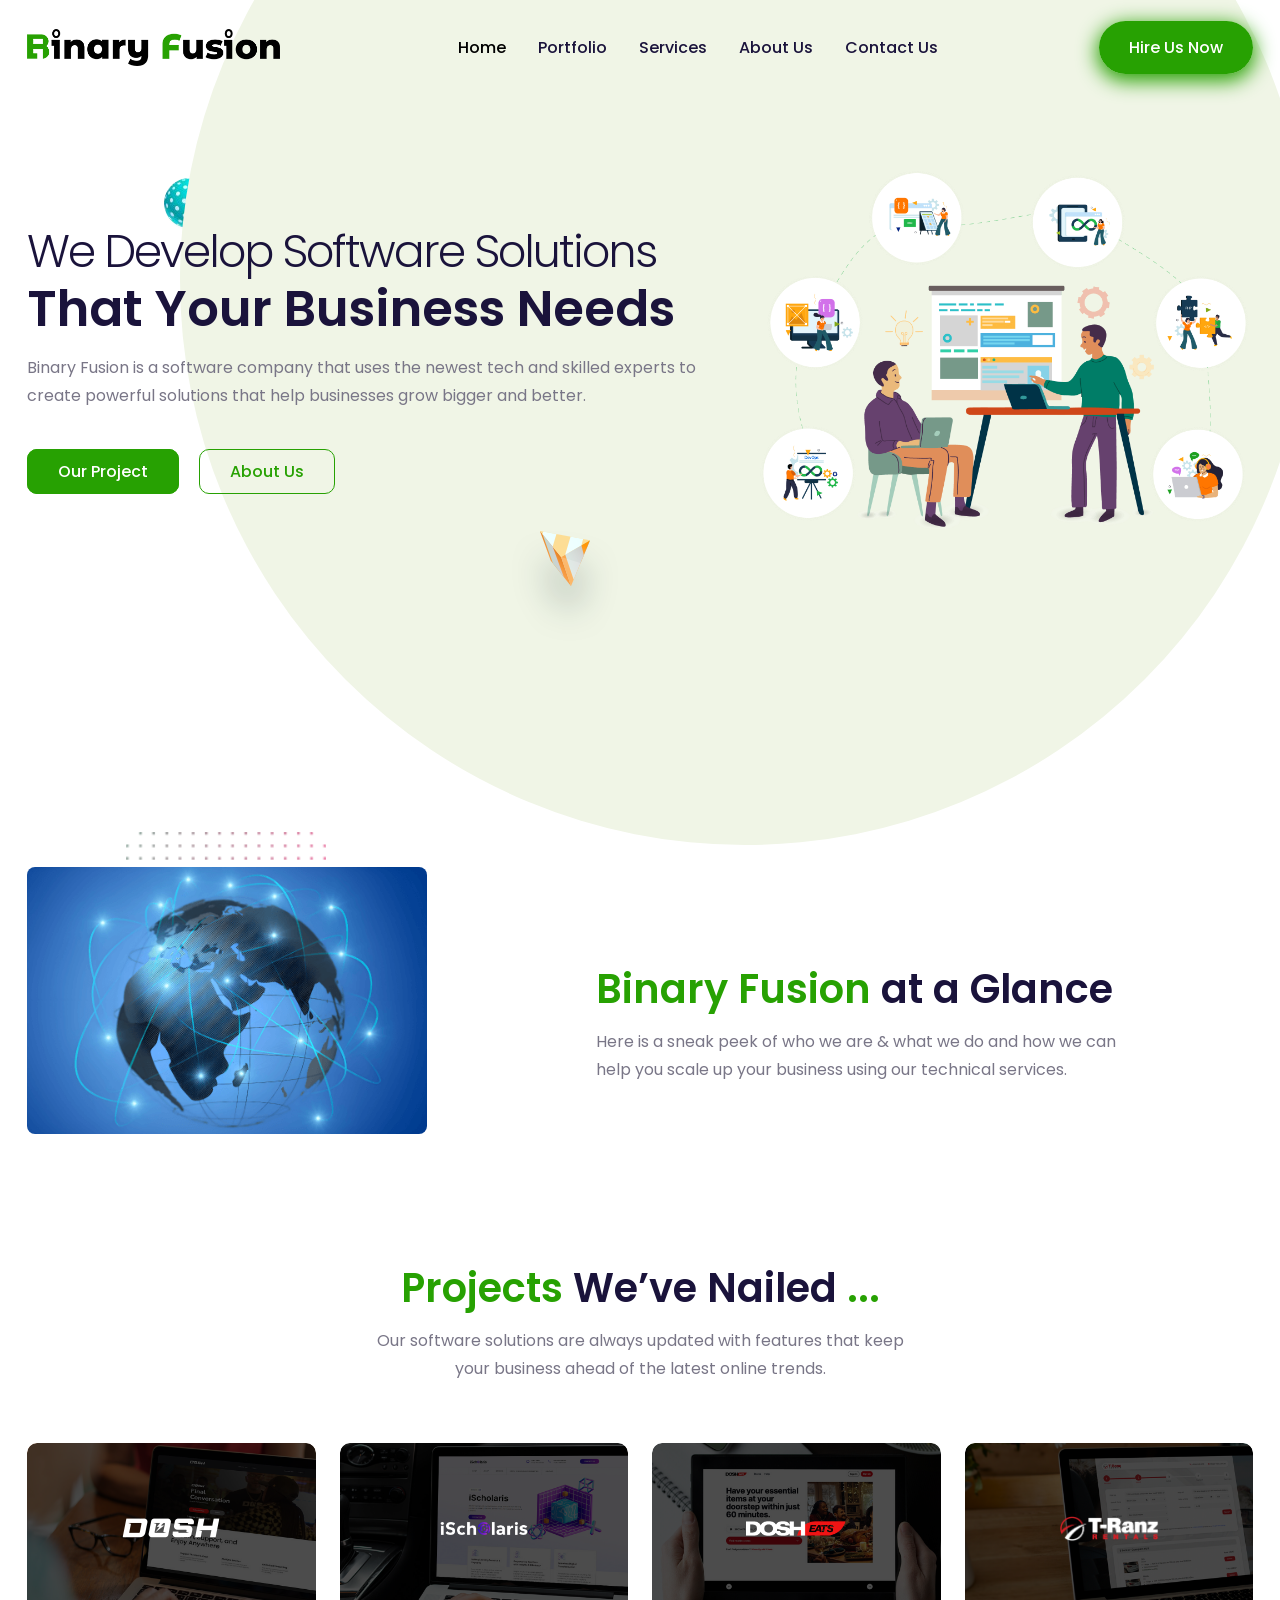
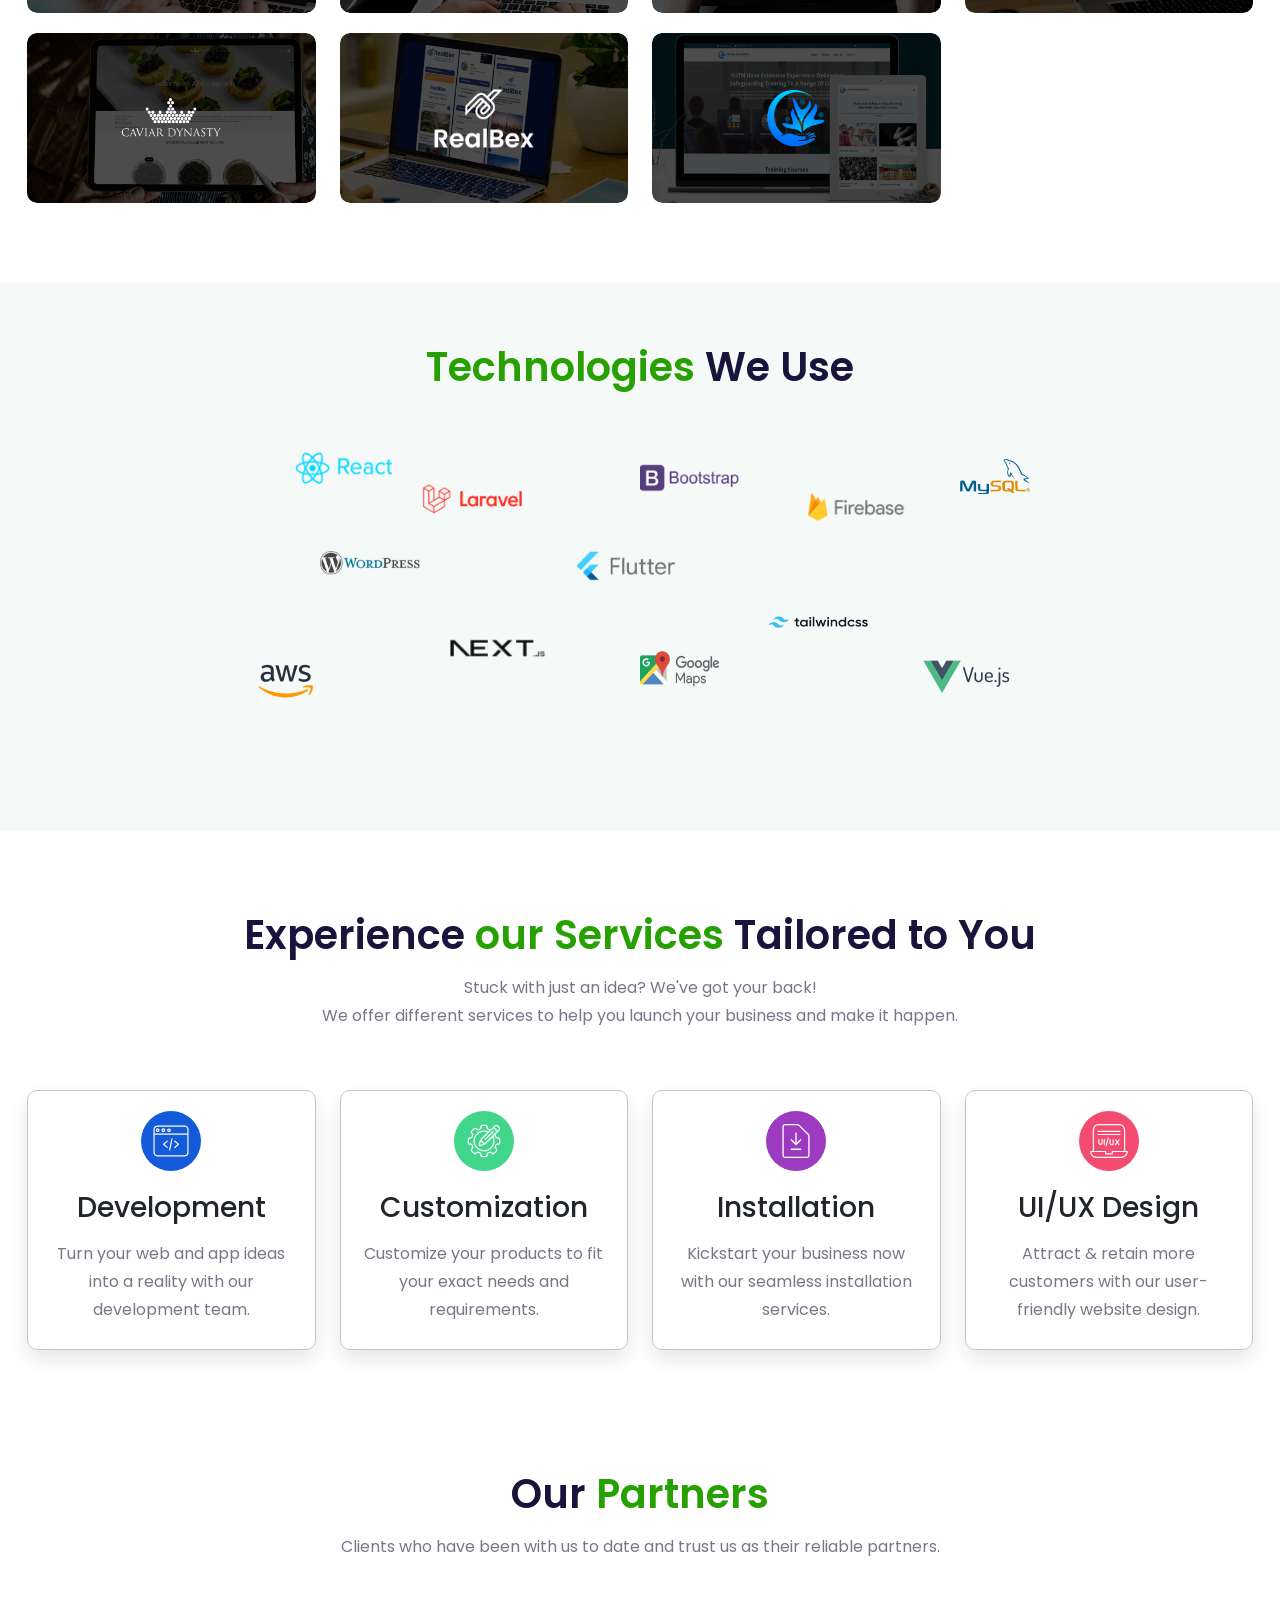
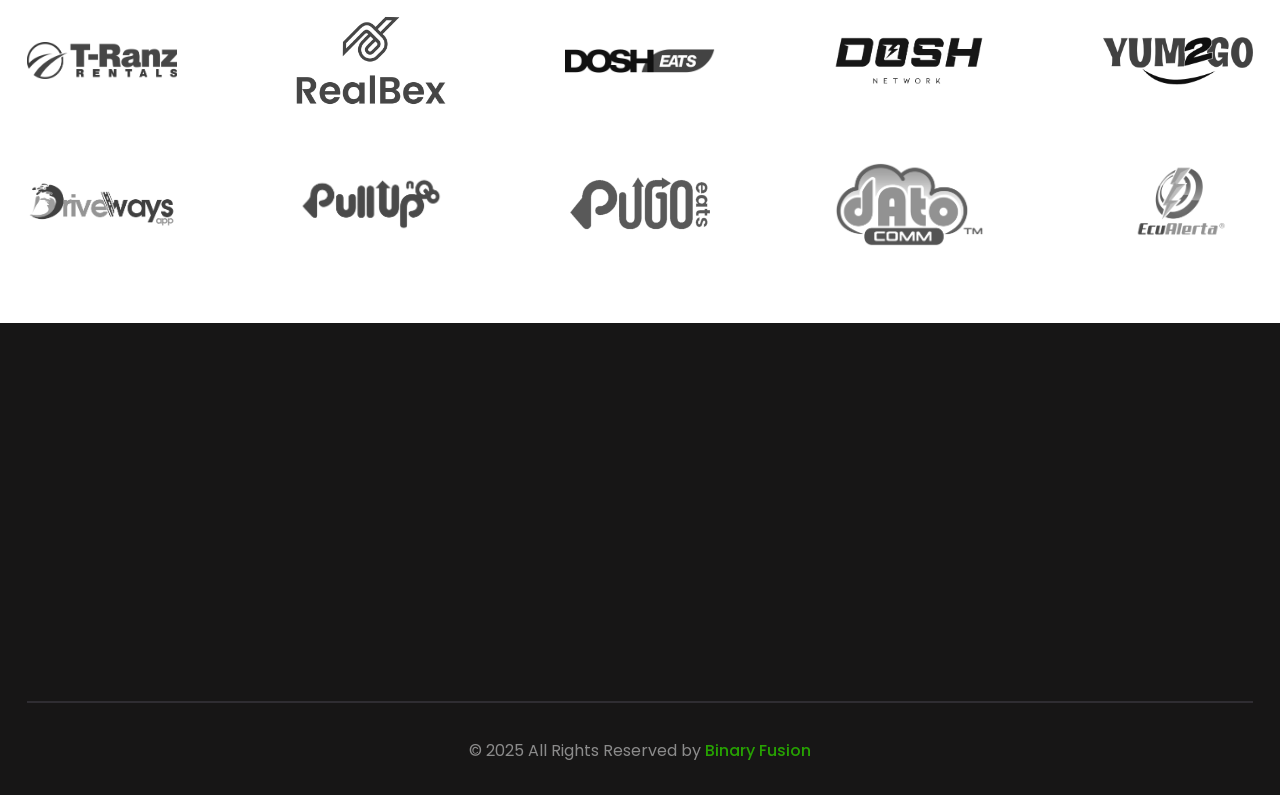
==== commit e601d509: "all web page design complete" ====
--- a/index.html
+++ b/index.html
@@ -44,26 +44,24 @@
 
 
     <!-- hero area start -->
-    <section class="position-relative">
+    <section class="hero-section">
         <div class="hero-area">
             <div class="container">
                 <div class="row">
                     <div class="col-md-12 col-lg-7">
-                        <div class="hero-content " data-aos="fade-up" data-aos-duration="2000">
+                        <div class="hero-content " data-aos="fade-up" data-aos-duration="1000">
                             <h1>We Develop Software Solutions <br><span>That Your Business Needs</span></h1>
-                            <p>Binary Fusion is a software company that uses the newest tech and skilled experts to
-                                create powerful solutions that help businesses grow bigger and better.</p>
-                            <div class="hero-content-btn">
-                                <div data-aos="fade-up" data-aos-duration="3000"><a href="#" class="hero-btn-1">Our
-                                        Project</a></div>
-                                <div data-aos="fade-up" data-aos-duration="3000"><a href="#" class="hero-btn-2">About
-                                        Us</a></div>
+                            <p class="lh" data-aos="fade-up" data-aos-duration="2000">Binary Fusion is a software company that uses the newest tech and skilled experts to create powerful solutions that help businesses grow bigger and better.</p>
+                            <div class="hero-content-btn" data-aos="fade-up" data-aos-duration="3000">
+                                <div data-aos="fade-up" data-aos-duration="3000"><a href="./portfolio.html" class="hero-btn-1">Our Project</a></div>
+                                <div data-aos="fade-up" data-aos-duration="3000"><a href="./about-us.html" class="hero-btn-2">About Us</a>
+                                </div>
                             </div>
                         </div>
                     </div>
                     <div class="col-md-10 col-lg-5">
                         <div class="hero-img text-right">
-                            <img class="img-fluid" data-aos="zoom-in" data-aos-duration="3000"
+                            <img class="img-fluid" data-aos="zoom-in" data-aos-duration="2000"
                                 src="./assets/images/home-page_img/hero-img/banner-illustration.png" alt="hero-img">
                         </div>
                     </div>
@@ -93,7 +91,7 @@
             <div class="container">
                 <div class="row section-heading">
                     <div class="col-md-5">
-                        <div class="about-img position-relative wow fadeInUp">
+                        <div class="about-img position-relative" data-aos="fade-up" data-aos-duration="1000">
                             <img class="img-fluid rounded-3"
                                 src="./assets/images/home-page_img/about-img/world-wide.png" alt="about-img">
 
@@ -103,9 +101,10 @@
                         </div>
                     </div>
                     <div class="col-md-7">
-                        <div class="about-content ms-md-5 mt-5 wow fadeInUp">
+                        <div class="about-content ms-md-5 mt-5" data-aos="fade-up" data-aos-duration="1000">
                             <h1><span>Binary Fusion</span> at a Glance</h1>
-                            <p class="wow fadeInUp">Here is a sneak peek of who we are & what we do and how we can help
+                            <p class="lh" data-aos="fade-up" data-aos-duration="2000">Here is a sneak peek of who we are
+                                & what we do and how we can help
                                 you scale up your
                                 business using our technical services.</p>
                         </div>
@@ -120,14 +119,12 @@
     <section>
         <div class="container">
             <div class="row">
-                <div class="project-heading text-center section-heading wow fadeInUp">
+                <div class="project-heading text-center section-heading" data-aos="fade-up" data-aos-duration="1000">
                     <h1><span>Projects</span> We’ve Nailed <span>...</span></h1>
-                    <p class="wow fadeInUp">Our software solutions are always updated with features that keep <br>your
-                        business ahead of the
-                        latest online trends.</p>
-                </div>
-                <div class="col-md-3">
-                    <div class="project-card wow fadeInUp">
+                    <p class="lh" data-aos="fade-up" data-aos-duration="2000">Our software solutions are always updated with features that keep <br>your business ahead of the latest online trends.</p>
+                </div>
+                <div class="col-md-3">
+                    <div class="project-card" data-aos="fade-up" data-aos-duration="2000">
                         <img class="project-card-main-img"
                             src="./assets/images/portfolio-page_img/dosh-network-portfolio-bg.jpg" alt="project-img">
                         <div class="project-overlay-img">
@@ -136,7 +133,7 @@
                     </div>
                 </div>
                 <div class="col-md-3">
-                    <div class="project-card wow fadeInUp">
+                    <div class="project-card" data-aos="fade-up" data-aos-duration="2000">
                         <img class="project-card-main-img"
                             src="./assets/images/portfolio-page_img/ischolaris-portfolio-bg.jpg" alt="project-img">
                         <div class="project-overlay-img">
@@ -145,7 +142,7 @@
                     </div>
                 </div>
                 <div class="col-md-3">
-                    <div class="project-card wow fadeInUp">
+                    <div class="project-card" data-aos="fade-up" data-aos-duration="2000">
                         <img class="project-card-main-img"
                             src="./assets/images/portfolio-page_img/dosh-eats-portfolio-bg.jpg" alt="project-img">
                         <div class="project-overlay-img">
@@ -154,7 +151,7 @@
                     </div>
                 </div>
                 <div class="col-md-3">
-                    <div class="project-card wow fadeInUp">
+                    <div class="project-card" data-aos="fade-up" data-aos-duration="2000">
                         <img class="project-card-main-img"
                             src="./assets/images/portfolio-page_img/t-ranz-portfolio-bg.jpg" alt="project-img">
                         <div class="project-overlay-img">
@@ -163,7 +160,7 @@
                     </div>
                 </div>
                 <div class="col-md-3">
-                    <div class="project-card wow fadeInUp">
+                    <div class="project-card" data-aos="fade-up" data-aos-duration="2000">
                         <img class="project-card-main-img"
                             src="./assets/images/portfolio-page_img/caviar-dynasty-bg.jpg" alt="project-img">
                         <div class="project-overlay-img">
@@ -172,7 +169,7 @@
                     </div>
                 </div>
                 <div class="col-md-3">
-                    <div class="project-card wow fadeInUp">
+                    <div class="project-card" data-aos="fade-up" data-aos-duration="2000">
                         <img class="project-card-main-img" src="./assets/images/portfolio-page_img/realbex-bg.jpg"
                             alt="project-img">
                         <div class="project-overlay-img">
@@ -181,7 +178,7 @@
                     </div>
                 </div>
                 <div class="col-md-3">
-                    <div class="project-card wow fadeInUp">
+                    <div class="project-card" data-aos="fade-up" data-aos-duration="2000">
                         <img class="project-card-main-img"
                             src="./assets/images/portfolio-page_img/nstn-portfolio-bg.jpg" alt="project-img">
                         <div class="project-overlay-img">
@@ -196,7 +193,7 @@
 
     <!-- technologies area start -->
     <section class="technologies-section">
-        <div class="technology-heading text-center wow fadeInUp">
+        <div class="technology-heading text-center" data-aos="fade-up" data-aos-duration="2000">
             <h1><span>Technologies</span> We Use</h1>
         </div>
         <div class="technology-img-area position-relative">
@@ -232,59 +229,60 @@
 
     <!-- services area start -->
     <section>
-        <div class="container">
-            <div class="row">
-                <div class="services-heading text-center section-heading wow fadeInUp">
+        <div class="container section-heading">
+            <div class="row justify-content-center text-center">
+                <div class="services-heading text-center " data-aos="fade-up" data-aos-duration="1000">
                     <h1>Experience <span>our Services</span> Tailored to You</h1>
-                    <p class="wow fadeInUp">Stuck with just an idea? We've got your back! <br> We offer different
+                    <p class="lh" data-aos="fade-up" data-aos-duration="2000">Stuck with just an idea? We've got your
+                        back! <br> We offer different
                         services to help you launch
                         your
                         business and make it happen.</p>
                 </div>
                 <div class="col-md-3">
-                    <div class="services-card text-center wow fadeInUp">
+                    <div class="services-card text-center" data-aos="fade-up" data-aos-duration="2000">
                         <div class="services-card-img">
                             <img src="./assets/images/home-page_img/services-img/development.svg" alt="services-img">
                         </div>
                         <div class="services-card-content">
                             <h3>Development</h3>
-                            <p>Turn your web and app ideas into a reality with our development team.
+                            <p class="lh">Turn your web and app ideas into a reality with our development team.
                             </p>
                         </div>
                     </div>
                 </div>
                 <div class="col-md-3">
-                    <div class="services-card text-center wow fadeInUp">
+                    <div class="services-card text-center" data-aos="fade-up" data-aos-duration="2000">
                         <div class="services-card-img">
                             <img src="./assets/images/home-page_img/services-img/customization.svg" alt="services-img">
                         </div>
                         <div class="services-card-content">
                             <h3>Customization</h3>
-                            <p>Customize your products to fit your exact needs and requirements.
+                            <p class="lh">Customize your products to fit your exact needs and requirements.
                             </p>
                         </div>
                     </div>
                 </div>
                 <div class="col-md-3">
-                    <div class="services-card text-center wow fadeInUp">
+                    <div class="services-card text-center" data-aos="fade-up" data-aos-duration="2000">
                         <div class="services-card-img">
                             <img src="./assets/images/home-page_img/services-img/installation.svg" alt="services-img">
                         </div>
                         <div class="services-card-content">
                             <h3>Installation</h3>
-                            <p>Kickstart your business now with our seamless installation services.
+                            <p class="lh">Kickstart your business now with our seamless installation services.
                             </p>
                         </div>
                     </div>
                 </div>
                 <div class="col-md-3">
-                    <div class="services-card text-center wow fadeInUp">
+                    <div class="services-card text-center" data-aos="fade-up" data-aos-duration="2000">
                         <div class="services-card-img">
                             <img src="./assets/images/home-page_img/services-img/ui-ux.svg" alt="services-img">
                         </div>
                         <div class="services-card-content">
                             <h3>UI/UX Design</h3>
-                            <p>Attract & retain more customers with our user-friendly website design.
+                            <p class="lh">Attract & retain more customers with our user-friendly website design.
                             </p>
                         </div>
                     </div>
@@ -299,34 +297,65 @@
         <div class="container">
             <div class="row">
                 <div class="partner-content">
-                    <div class="partner-heading text-center section-heading wow fadeInUp">
+                    <div class="partner-heading text-center section-heading" data-aos="fade-up"
+                        data-aos-duration="1000">
                         <h1>Our <span>Partners</span></h1>
-                        <p class="mb-5 wow fadeInUp">Clients who have been with us to date and trust us as their
+                        <p class="mb-5 lh" data-aos="fade-up" data-aos-duration="2000">Clients who have been with us to
+                            date and trust us as their
                             reliable partners.
                         </p>
                     </div>
                     <ul>
-                        <li><img class="wow fadeInUp" src="./assets/images/home-page_img/partner-img/t-ranz.png"
-                                alt="T-ranz"></li>
-                        <li><img class="wow fadeInUp" src="./assets/images/home-page_img/partner-img/realbex.png"
-                                alt="Realbex"></li>
-                        <li><img class="wow fadeInUp" src="./assets/images/home-page_img/partner-img/dosheats.png"
-                                alt="Dosheats"></li>
-                        <li><img class="wow fadeInUp" src="./assets/images/home-page_img/partner-img/dosh-network.png"
-                                alt="dosh-network">
-                        </li>
-                        <li><img class="wow fadeInUp" src="./assets/images/home-page_img/partner-img/yum2go.png"
-                                alt="yum2go"></li>
-                        <li><img class="wow fadeInUp" src="./assets/images/home-page_img/partner-img/driveways.png"
-                                alt="driveways"></li>
-                        <li><img class="wow fadeInUp" src="./assets/images/home-page_img/partner-img/pullupngo.png"
-                                alt="pullupngo"></li>
-                        <li><img class="wow fadeInUp" src="./assets/images/home-page_img/partner-img/pugo-eats.png"
-                                alt="pugo-eats"></li>
-                        <li><img class="wow fadeInUp" src="./assets/images/home-page_img/partner-img/dato-comm.png"
-                                alt="dato-comm"></li>
-                        <li><img class="wow fadeInUp" src="./assets/images/home-page_img/partner-img/ecualerta.png"
-                                alt="ecualerta"></li>
+                        <li>
+                            <div data-aos="fade-up" data-aos-duration="3000">
+                                <img src="./assets/images/home-page_img/partner-img/t-ranz.png" alt="T-ranz">
+                            </div>
+                        </li>
+                        <li>
+                            <div data-aos="fade-up" data-aos-duration="3000">
+                                <img src="./assets/images/home-page_img/partner-img/realbex.png" alt="Realbex">
+                            </div>
+                        </li>
+                        <li>
+                            <div data-aos="fade-up" data-aos-duration="3000">
+                                <img src="./assets/images/home-page_img/partner-img/dosheats.png" alt="Dosheats">
+                            </div>
+                        </li>
+                        <li>
+                            <div data-aos="fade-up" data-aos-duration="3000">
+                                <img src="./assets/images/home-page_img/partner-img/dosh-network.png" alt="dosh-network">
+                            </div>
+                        </li>
+                        <li>
+                            <div data-aos="fade-up" data-aos-duration="3000">
+                                <img src="./assets/images/home-page_img/partner-img/yum2go.png" alt="yum2go">
+                            </div>
+                        </li>
+                        <li>
+                            <div data-aos="fade-up" data-aos-duration="3000">
+                                <img src="./assets/images/home-page_img/partner-img/driveways.png" alt="driveways">
+                            </div>
+                        </li>
+                        <li>
+                            <div data-aos="fade-up" data-aos-duration="3000">
+                                <img src="./assets/images/home-page_img/partner-img/pullupngo.png" alt="pullupngo">
+                            </div>
+                        </li>
+                        <li>
+                            <div data-aos="fade-up" data-aos-duration="3000">
+                                <img src="./assets/images/home-page_img/partner-img/pugo-eats.png" alt="pugo-eats">
+                            </div>
+                        </li>
+                        <li>
+                            <div data-aos="fade-up" data-aos-duration="3000">
+                                <img src="./assets/images/home-page_img/partner-img/dato-comm.png" alt="dato-comm">
+                            </div>
+                        </li>
+                        <li>
+                            <div data-aos="fade-up" data-aos-duration="3000">
+                                <img src="./assets/images/home-page_img/partner-img/ecualerta.png" alt="ecualerta">
+                            </div>
+                        </li>
                     </ul>
                 </div>
             </div>
@@ -335,13 +364,13 @@
     <!-- partners area end -->
 
     <!-- footer area start -->
-    <div class="footer"></div>
+    <div id="footer" class="footer"></div>
     <!-- footer area end -->
 
     <div id="scroll-top">
-        <a href="index.html" class="scroll-icon"><i class="fas fa-arrow-up"></i></a>
+        <a href="index.html" class="scroll-icon"><i class="bi bi-chevron-double-up"></i></a>
     </div>
-    
+
     <!-- /*
  * ┌─────────────────────────────────────────────┐
  * │  Author : Sumon Prodhan                     │
--- a/assets/style.css
+++ b/assets/style.css
@@ -20,6 +20,7 @@
     scroll-behavior: smooth;
 }
 
+
 :root {
     --primary-color: #27a102;
     --primary-text-color: #1a133b;
@@ -28,6 +29,11 @@
 }
 
 /* common css */
+.container {
+    max-width: 1250px;
+    margin: auto;
+}
+
 section,
 .section-padding {
     padding: 60px 0px;
@@ -47,6 +53,10 @@
     color: var(--secondary-text-color);
     font-size: 16px;
     margin: 15px 0px 60px 0px;
+}
+
+.lh {
+    line-height: 28px;
 }
 
 
@@ -131,8 +141,9 @@
  */
 
 /* hero area start */
+
 .hero-content h1 {
-    font-size: 50px;
+    font-size: 45px;
     color: var(--primary-text-color);
     font-weight: 300;
     margin-bottom: 15px;
@@ -143,7 +154,7 @@
 .hero-content h1 span {
     color: var(--primary-text-color);
     font-weight: 600;
-    font-size: 55px;
+    font-size: 50px;
     letter-spacing: 0px;
 }
 
@@ -191,15 +202,15 @@
     color: #fff;
 }
 
-.hero-img img {
-    width: 90%;
-    height: auto;
+.hero-section {
+    position: relative;
+    overflow-x: clip;
 }
 
 .hero-background-element .ball {
     position: absolute;
-    top: 10%;
-    left: 10%;
+    top: 14%;
+    left: 12%;
     z-index: -1;
 }
 
@@ -212,9 +223,9 @@
 
 .hero-background-element .dot-shape {
     position: absolute;
-    top: -45px;
+    top: -60px;
     right: 40px;
-    z-index: -1;
+    z-index: -2;
 }
 
 .hero-background-element .circle-bg {
@@ -224,8 +235,9 @@
     border-radius: 50%;
     background-color: #f0f5e6;
     top: -380px;
-    right: 0px;
+    right: -30px;
     z-index: -1;
+    pointer-events: none;
 }
 
 .rotate-icon {
@@ -257,10 +269,12 @@
     transform: translateX(-50%);
     z-index: -1;
 }
-.dot-img img{
+
+.dot-img img {
     width: 200px !important;
     height: auto !important;
 }
+
 /* about area end */
 
 
@@ -308,7 +322,6 @@
 
 /* project area end */
 
-
 /* technology area start */
 .technologies-section {
     background-color: #f5f9f8;
@@ -469,13 +482,9 @@
 
 /* services area start */
 .services-card {
-    display: flex;
-    flex-direction: column;
-    justify-content: center;
-    align-items: center;
-    width: 100%;
-    height: 100%;
-    padding: 20px 30px;
+    width: auto;
+    height: 260px;
+    padding: 20px;
     border-radius: 10px;
     border: 1px solid #c5c5c5;
     box-shadow: 0px 9px 20px 0px rgba(0, 0, 0, 0.1);
@@ -520,6 +529,7 @@
 }
 
 /* partner area end */
+/* home page css end */
 
 /*
  * ┌─────────────────────────────────────────────┐
@@ -533,6 +543,10 @@
 /* footer area start */
 footer {
     background-color: #171616;
+    position: relative;
+    overflow: visible;
+    z-index: 10;
+    min-height: 400px;
 }
 
 .footer-social-icon ul {
@@ -730,9 +744,74 @@
  * │  Page   : About Page css code               │
  * └─────────────────────────────────────────────┘
  */
-
+/* service page css start */
+/* hero section css start */
+.services-sec {
+    background-color: #f6f7f9;
+}
+
+/* hero section css end */
+
+/* expertise section css start */
+.expertise-sec {
+    background-color: #f0f7ef;
+}
+
+.expertise-item {
+    position: relative;
+    overflow: hidden;
+    background-color: #fff;
+    border: 2px solid transparent;
+    transition: border-color 0.5s ease;
+}
+
+.expertise-item::before {
+    content: "";
+    position: absolute;
+    top: 0;
+    right: 0;
+    width: 0;
+    height: 0;
+    background-color: #5eff8e;
+    transform: translate(100%, -100%) rotate(45deg);
+    transition: all 1s ease;
+    z-index: 0;
+}
+
+.expertise-item:hover::before {
+    width: 700%;
+    height: 700%;
+    transform: translate(0, 0) rotate(45deg);
+}
+
+.expertise-item:hover {
+    border-color: #5eff8e;
+}
+
+.expertise-item * {
+    position: relative;
+    z-index: 1;
+}
+
+.expertise-item h5 {
+    font-weight: 400;
+}
+
+/* service page css end */
+
+
+
+/*
+ * ┌─────────────────────────────────────────────┐
+ * │  Author : Sumon Prodhan                     │
+ * │  Role   : Full Stack Developer              │
+ * │  Email  : sumonpro.dev@gmail.com            │
+ * │  Page   : About Page css code               │
+ * └─────────────────────────────────────────────┘
+ */
 
 /* about page css start*/
+/* hero section css start */
 .about-content {
     padding: 50px 100px 0px 0px;
 }
@@ -743,6 +822,9 @@
     border-radius: 15px;
 }
 
+/* hero section css end */
+
+/* making area css start */
 .about-making-img {
     width: 400px;
     height: auto;
@@ -753,6 +835,9 @@
     padding: 0px 100px 0px 0px;
 }
 
+/* making area css end */
+
+/* growth area css start */
 .growth-area-content {
     padding-top: 50px;
 }
@@ -766,10 +851,16 @@
     margin-right: auto
 }
 
+/* growth area css end */
+
+/* leadership area css start */
 .leadership-area-content {
     padding: 0px 100px 0px 0px;
 }
 
+/* leadership area css end */
+
+/* dream area css start */
 .dream-card {
     padding: 0px 20px 0px 20px;
     transition: all ease-in-out 0.4s;
@@ -789,6 +880,9 @@
     margin-top: 40px;
 }
 
+/* dream area css end */
+
+/* achievements area css start */
 .achievements-area h1 {
     font-size: 40px;
     color: var(--primary-text-color);
@@ -829,7 +923,9 @@
     color: #f62ee1 !important;
 }
 
-
+/* achievements area css end */
+
+/* introducing area css start */
 .introducing-card {
     position: relative;
     width: 380px;
@@ -890,6 +986,9 @@
     font-size: 30px;
 }
 
+/* introducing area css end */
+
+/* hire us area css start */
 .hire-us-area {
     background-image: url(./images/about-page_img/hire-sec_img/cta-bg.jpg);
     background-size: cover;
@@ -913,8 +1012,6 @@
  * │  Page   : Contact Page css code             │
  * └─────────────────────────────────────────────┘
  */
-
-
 /* contact page css start */
 
 .contact-hero-content h1 {
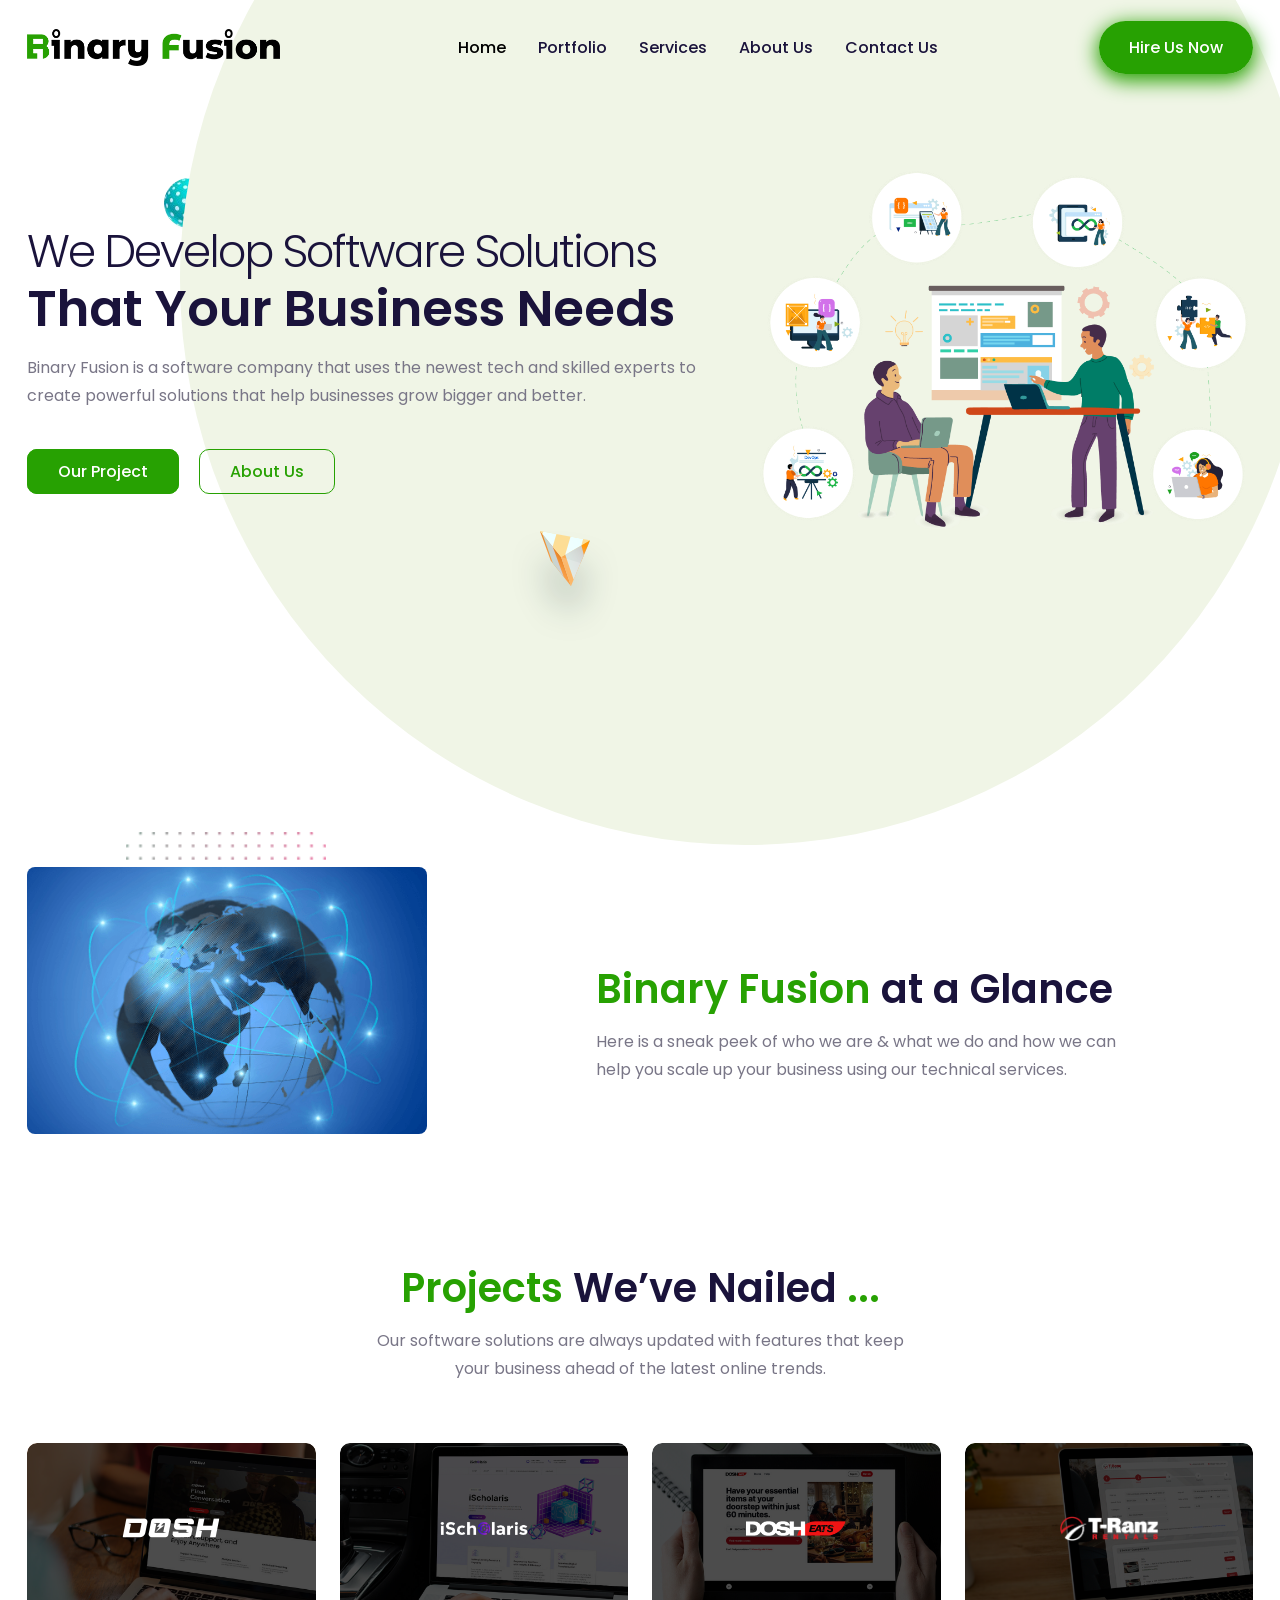
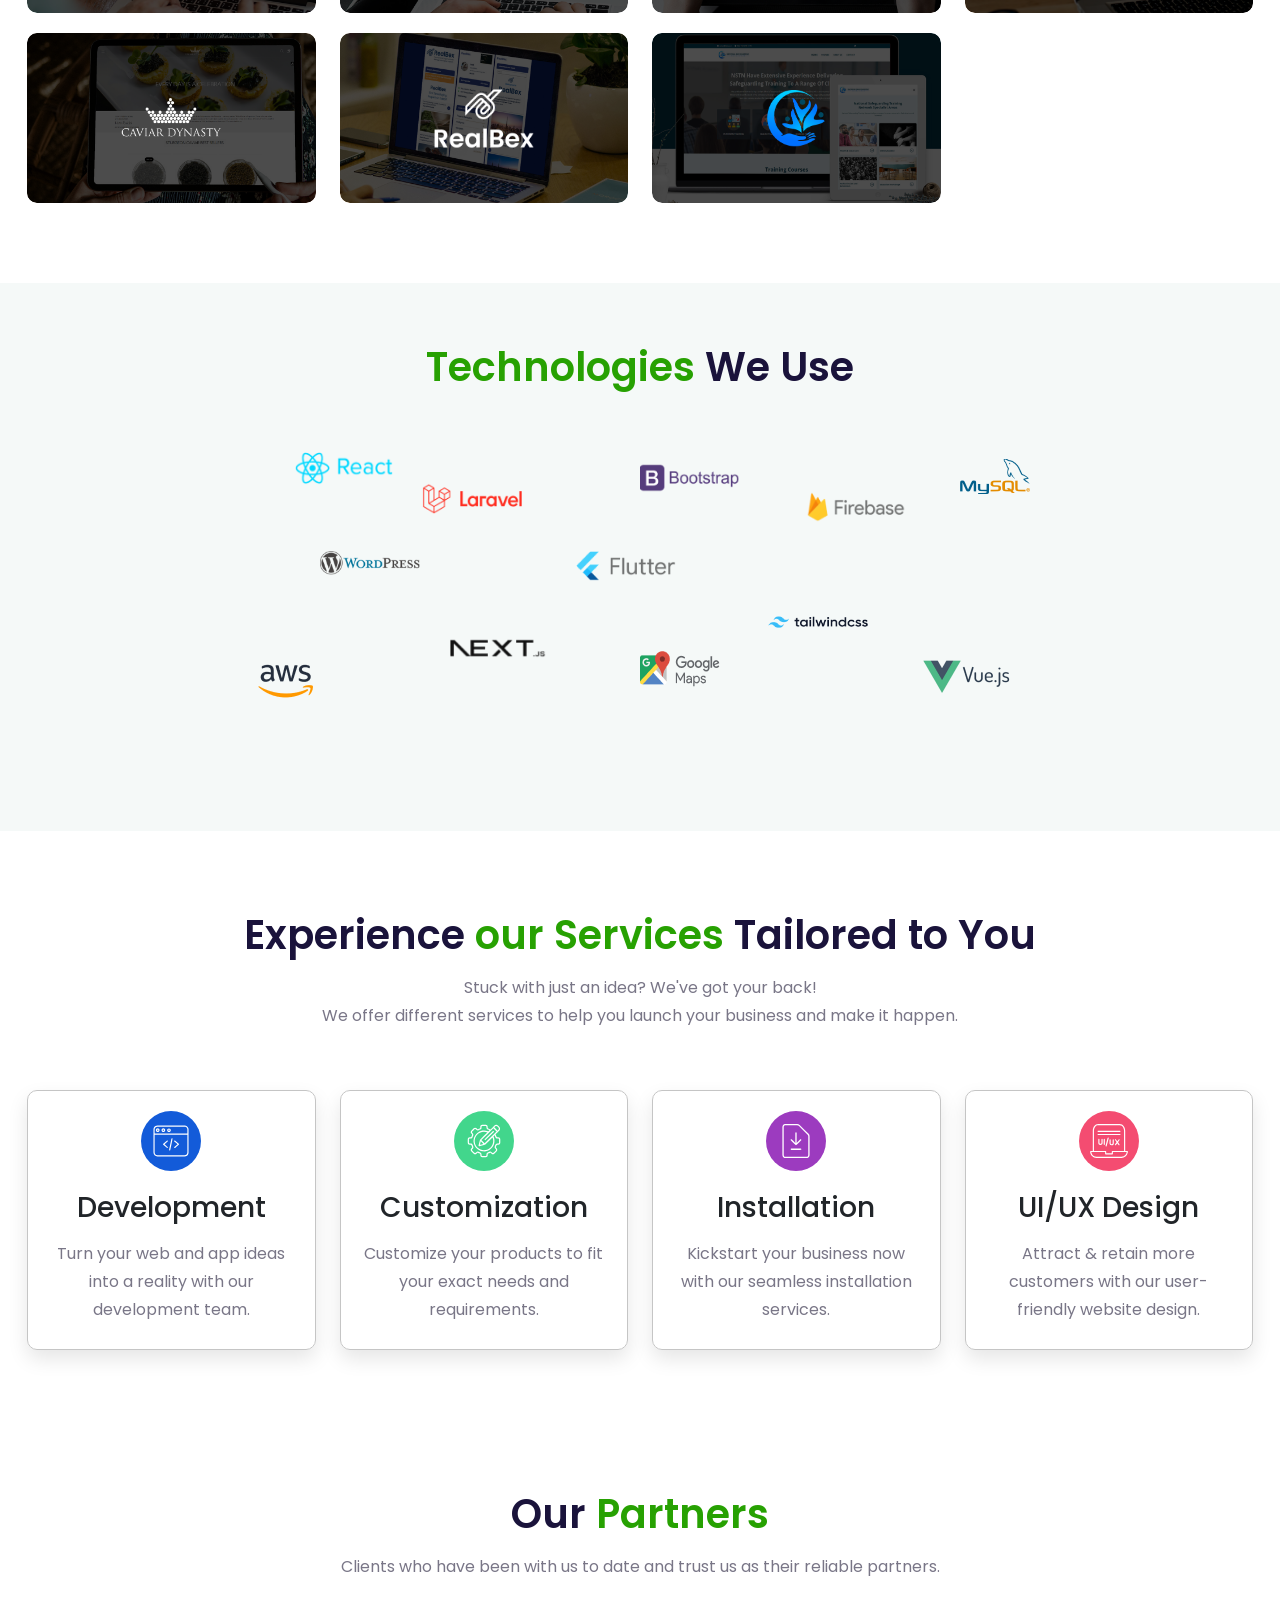
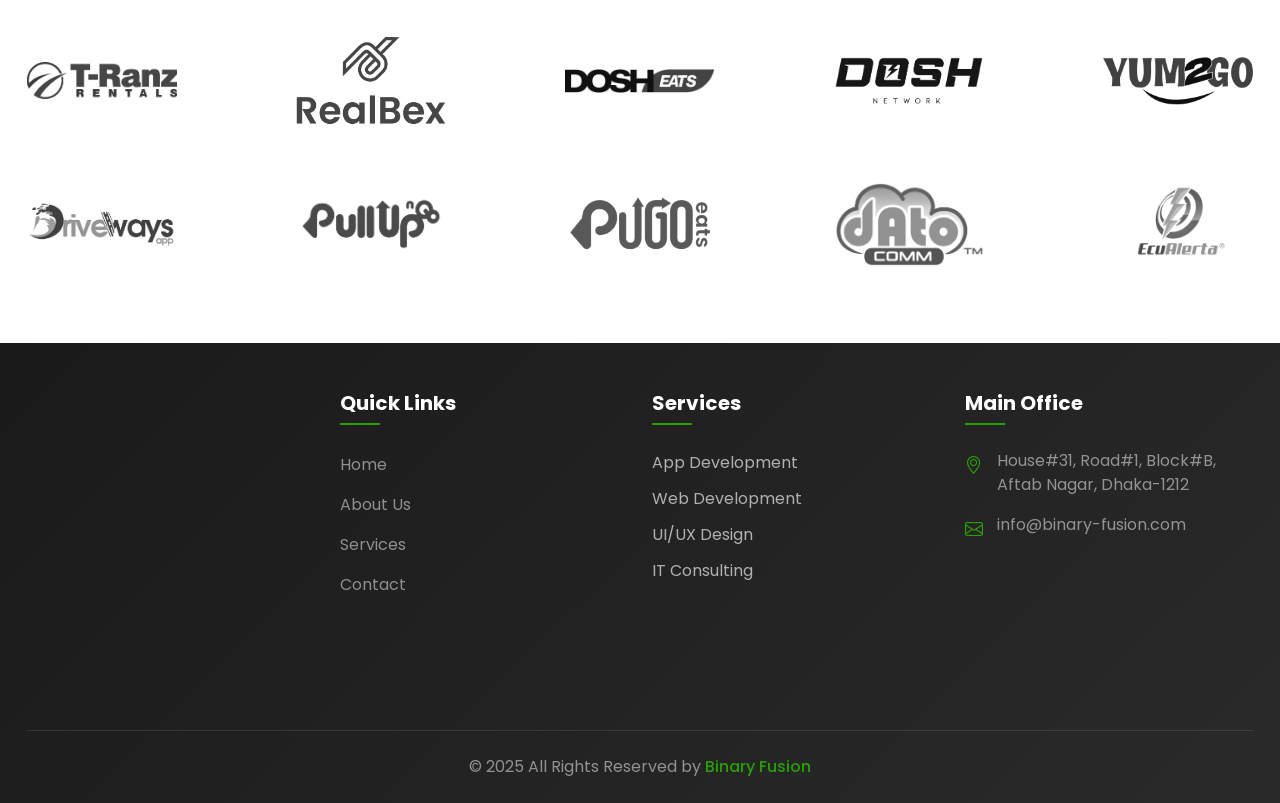
==== commit 0260dfa8: "update 4.0" ====
--- a/index.html
+++ b/index.html
@@ -29,6 +29,7 @@
         rel="stylesheet">
     <!-- main css -->
     <link rel="stylesheet" href="./assets/style.css">
+    <link rel="stylesheet" href="./assets/css/footer.css">
 </head>
 
 <body>
@@ -51,10 +52,14 @@
                     <div class="col-md-12 col-lg-7">
                         <div class="hero-content " data-aos="fade-up" data-aos-duration="1000">
                             <h1>We Develop Software Solutions <br><span>That Your Business Needs</span></h1>
-                            <p class="lh" data-aos="fade-up" data-aos-duration="2000">Binary Fusion is a software company that uses the newest tech and skilled experts to create powerful solutions that help businesses grow bigger and better.</p>
+                            <p class="lh" data-aos="fade-up" data-aos-duration="2000">Binary Fusion is a software
+                                company that uses the newest tech and skilled experts to create powerful solutions that
+                                help businesses grow bigger and better.</p>
                             <div class="hero-content-btn" data-aos="fade-up" data-aos-duration="3000">
-                                <div data-aos="fade-up" data-aos-duration="3000"><a href="./portfolio.html" class="hero-btn-1">Our Project</a></div>
-                                <div data-aos="fade-up" data-aos-duration="3000"><a href="./about-us.html" class="hero-btn-2">About Us</a>
+                                <div data-aos="fade-up" data-aos-duration="3000" class="hero-btn-mb"><a href="./portfolio.html"
+                                        class="hero-btn-1">Our Project</a></div>
+                                <div data-aos="fade-up" data-aos-duration="3000"><a href="./about-us.html"
+                                        class="hero-btn-2">About Us</a>
                                 </div>
                             </div>
                         </div>
@@ -121,7 +126,8 @@
             <div class="row">
                 <div class="project-heading text-center section-heading" data-aos="fade-up" data-aos-duration="1000">
                     <h1><span>Projects</span> We’ve Nailed <span>...</span></h1>
-                    <p class="lh" data-aos="fade-up" data-aos-duration="2000">Our software solutions are always updated with features that keep <br>your business ahead of the latest online trends.</p>
+                    <p class="lh" data-aos="fade-up" data-aos-duration="2000">Our software solutions are always updated
+                        with features that keep <br>your business ahead of the latest online trends.</p>
                 </div>
                 <div class="col-md-3">
                     <div class="project-card" data-aos="fade-up" data-aos-duration="2000">
@@ -323,7 +329,8 @@
                         </li>
                         <li>
                             <div data-aos="fade-up" data-aos-duration="3000">
-                                <img src="./assets/images/home-page_img/partner-img/dosh-network.png" alt="dosh-network">
+                                <img src="./assets/images/home-page_img/partner-img/dosh-network.png"
+                                    alt="dosh-network">
                             </div>
                         </li>
                         <li>
--- a/assets/style.css
+++ b/assets/style.css
@@ -1,11 +1,11 @@
 /* code instruction */
 /* 
-    - Navbar (48 to 116) number line ✅
-    - Home page (127 to 518) number line ✅
-    - About page (736 to 904) number line ✅
-    - Portfolio page (626 to 722) number line ✅
-    - Contact page (921 to 1034) number line ✅
-    - Footer (526 to 621) number line ✅
+    - Navbar () number line ✅
+    - Home page () number line ✅
+    - About page () number line ✅
+    - Portfolio page () number line ✅
+    - Contact page () number line ✅
+    - Footer () number line ✅
 
 */
 
@@ -28,6 +28,57 @@
     --thard-text-color: #2b2350;
 }
 
+/* page loader css start */
+#loader {
+      position: fixed;
+      inset: 0;
+      background: transparent;
+      display: flex;
+      justify-content: center;
+      align-items: center;
+      z-index: 99999;
+      transition: opacity 0.5s ease, visibility 0.5s ease;
+    }
+
+    .loader {
+      --d: 22px;
+      width: 4px;
+      height: 4px;
+      border-radius: 50%;
+      color: #25b09b;
+      box-shadow:
+        calc(1*var(--d)) calc(0*var(--d)) 0 0,
+        calc(0.707*var(--d)) calc(0.707*var(--d)) 0 1px,
+        calc(0*var(--d)) calc(1*var(--d)) 0 2px,
+        calc(-0.707*var(--d)) calc(0.707*var(--d)) 0 3px,
+        calc(-1*var(--d)) calc(0*var(--d)) 0 4px,
+        calc(-0.707*var(--d)) calc(-0.707*var(--d)) 0 5px,
+        calc(0*var(--d)) calc(-1*var(--d)) 0 6px;
+      animation: l27 1s infinite steps(8);
+    }
+
+    @keyframes l27 {
+      100% {
+        transform: rotate(1turn);
+      }
+    }
+
+    #loader.hidden {
+      opacity: 0;
+      visibility: hidden;
+    }
+
+    #content {
+      text-align: center;
+      padding: 50px;
+    }
+
+    #content h1 {
+      font-size: 2rem;
+    }
+/* page loader css end */
+
+
 /* common css */
 .container {
     max-width: 1250px;
@@ -58,7 +109,6 @@
 .lh {
     line-height: 28px;
 }
-
 
 /* nav area start */
 #navbar {
@@ -140,8 +190,11 @@
  * └─────────────────────────────────────────────┘
  */
 
+ /* ============================================================
+   RESPONSIVE STYLES (Binary Fusion)
+   ============================================================ */
+
 /* hero area start */
-
 .hero-content h1 {
     font-size: 45px;
     color: var(--primary-text-color);
@@ -255,9 +308,6 @@
     }
 }
 
-/* hero area end */
-
-
 /* about area start */
 .about-section {
     margin-top: 200px;
@@ -274,9 +324,6 @@
     width: 200px !important;
     height: auto !important;
 }
-
-/* about area end */
-
 
 /* project area start */
 .project-card {
@@ -320,8 +367,6 @@
     opacity: 1;
 }
 
-/* project area end */
-
 /* technology area start */
 .technologies-section {
     background-color: #f5f9f8;
@@ -476,9 +521,6 @@
 .delay-5 {
     animation-delay: 1s;
 }
-
-/* technology area end */
-
 
 /* services area start */
 .services-card {
@@ -489,6 +531,7 @@
     border: 1px solid #c5c5c5;
     box-shadow: 0px 9px 20px 0px rgba(0, 0, 0, 0.1);
     transition: all ease-in-out 0.3s;
+    margin-bottom: 20px;
 }
 
 .services-card:hover {
@@ -500,9 +543,6 @@
     height: auto;
     margin-bottom: 20px;
 }
-
-/* services area end */
-
 
 /* partner area start */
 .partner-content ul {
@@ -528,112 +568,567 @@
     filter: grayscale(0);
 }
 
+/* ============================
+   RESPONSIVE MEDIA QUERIES
+   ============================ */
+
+/* Large devices (desktops, less than 1200px) */
+@media (max-width: 1199.98px) {
+    /* Hero Section */
+    .hero-content h1 {
+        font-size: 40px;
+        padding-top: 50px;
+    }
+    
+    .hero-content h1 span {
+        font-size: 45px;
+    }
+    
+    /* Technologies */
+    .our-technologies-img img {
+        max-width: 80px;
+    }
+    
+    .partner-content ul {
+        gap: 40px 80px;
+    }
+    
+    .partner-content ul li img {
+        width: 130px;
+    }
+}
+
+/* Medium devices (tablets, less than 992px) */
+@media (max-width: 991.98px) {
+    /* Hero Section */
+    .hero-content h1 {
+        font-size: 35px;
+        padding-top: 40px;
+        letter-spacing: -1px;
+    }
+    
+    .hero-content h1 span {
+        font-size: 40px;
+    }
+    
+    .hero-content-btn {
+        flex-direction: column;
+        align-items: flex-start;
+    }
+    
+    .hero-btn-1 {
+        margin-right: 0;
+        margin-bottom: 15px;
+    }
+    
+    .hero-background-element .circle-bg {
+        width: 800px;
+        height: 800px;
+        top: -200px;
+        right: -50px;
+    }
+    
+    .hero-background-element .ball {
+        left: 5%;
+    }
+    
+    .hero-background-element .triangle {
+        left: 30%;
+    }
+    
+    /* About Section */
+    .about-section {
+        margin-top: 120px;
+    }
+    
+    .about-content {
+        margin-left: 0 !important;
+        margin-top: 30px !important;
+    }
+    
+    /* Technologies */
+    .technology-img-area {
+        min-height: 300px;
+    }
+    
+    .our-technologies-img img {
+        max-width: 60px;
+    }
+    
+    /* Position adjustments for medium screens */
+    .our-technologies-img .react {
+        left: 15%;
+    }
+    
+    .our-technologies-img .laravel {
+        left: 28%;
+    }
+    
+    .our-technologies-img .wordpress {
+        left: 20%;
+    }
+    
+    .our-technologies-img .bootsrtap {
+        left: 45%;
+    }
+    
+    .our-technologies-img .flutter {
+        left: 40%;
+    }
+    
+    .our-technologies-img .next {
+        left: 30%;
+    }
+    
+    .our-technologies-img .firebase {
+        left: 58%;
+    }
+    
+    .our-technologies-img .sql {
+        left: 70%;
+    }
+    
+    .our-technologies-img .aws {
+        left: 15%;
+    }
+    
+    .our-technologies-img .tailwind {
+        left: 55%;
+    }
+    
+    .our-technologies-img .google-map {
+        left: 45%;
+    }
+    
+    .our-technologies-img .vue {
+        left: 68%;
+    }
+    
+    /* Partners */
+    .partner-content ul {
+        justify-content: center;
+        gap: 30px 60px;
+    }
+    
+    .partner-content ul li img {
+        width: 120px;
+    }
+}
+
+/* Small devices (landscape phones, less than 768px) */
+@media (max-width: 767.98px) {
+    /* Hero Section */
+    .hero-content h1 {
+        font-size: 28px;
+        padding-top: 30px;
+        text-align: center;
+    }
+    
+    .hero-content h1 span {
+        font-size: 32px;
+    }
+    
+    .hero-content p {
+        text-align: center;
+        font-size: 15px;
+        margin-bottom: 30px;
+    }
+    
+    .hero-content-btn {
+        align-items: center;
+    }
+    
+    .hero-btn-1,
+    .hero-btn-2 {
+        padding: 8px 25px;
+        font-size: 14px;
+    }
+    
+    .hero-img {
+        text-align: center !important;
+        margin-top: 30px;
+    }
+    
+    .hero-img img {
+        max-width: 80%;
+    }
+    
+    .hero-background-element .circle-bg {
+        width: 600px;
+        height: 600px;
+        top: -150px;
+        right: -100px;
+    }
+    
+    .hero-background-element .ball {
+        top: 10%;
+        left: 10%;
+        width: 50px;
+    }
+    
+    .hero-background-element .triangle {
+        top: 90%;
+        left: 20%;
+        width: 40px;
+    }
+    
+    .hero-background-element .dot-shape {
+        top: -30px;
+        right: 20px;
+        width: 80px;
+    }
+    
+    /* About Section */
+    .about-section {
+        margin-top: 80px;
+    }
+    
+    .about-img {
+        text-align: center;
+    }
+    
+    .about-img img {
+        max-width: 80%;
+    }
+    
+    .dot-img {
+        display: none;
+    }
+    
+    .about-content h1 {
+        font-size: 28px;
+        text-align: center;
+    }
+    
+    .about-content p {
+        text-align: center;
+    }
+    
+    /* Project Cards */
+    .project-card {
+        margin-bottom: 15px;
+    }
+    
+    .project-overlay-img img {
+        width: 70px;
+    }
+    
+    /* Technologies */
+    .technology-heading h1 {
+        font-size: 32px;
+    }
+    
+    .technology-img-area {
+        min-height: 250px;
+    }
+    
+    .our-technologies-img img {
+        max-width: 40px;
+    }
+    
+    /* Position adjustments for small screens */
+    .our-technologies-img .react {
+        top: 15%;
+        left: 10%;
+    }
+    
+    .our-technologies-img .laravel {
+        top: 25%;
+        left: 25%;
+    }
+    
+    .our-technologies-img .wordpress {
+        top: 40%;
+        left: 15%;
+    }
+    
+    .our-technologies-img .bootsrtap {
+        top: 20%;
+        left: 40%;
+    }
+    
+    .our-technologies-img .flutter {
+        top: 40%;
+        left: 35%;
+    }
+    
+    .our-technologies-img .next {
+        top: 60%;
+        left: 25%;
+    }
+    
+    .our-technologies-img .firebase {
+        top: 25%;
+        left: 55%;
+    }
+    
+    .our-technologies-img .sql {
+        top: 18%;
+        left: 70%;
+    }
+    
+    .our-technologies-img .aws {
+        top: 70%;
+        left: 10%;
+    }
+    
+    .our-technologies-img .tailwind {
+        top: 55%;
+        left: 50%;
+    }
+    
+    .our-technologies-img .google-map {
+        top: 65%;
+        left: 40%;
+    }
+    
+    .our-technologies-img .vue {
+        top: 70%;
+        left: 65%;
+    }
+    
+    /* Services */
+    .services-heading h1 {
+        font-size: 28px;
+    }
+    
+    .services-card {
+        height: auto;
+        min-height: 240px;
+        margin-bottom: 15px;
+    }
+    
+    /* Partners */
+    .partner-heading h1 {
+        font-size: 28px;
+    }
+    
+    .partner-content ul {
+        gap: 20px 40px;
+    }
+    
+    .partner-content ul li img {
+        width: 100px;
+    }
+}
+
+/* Extra small devices (portrait phones, less than 576px) */
+@media (max-width: 575.98px) {
+    /* Hero Section */
+    .hero-content h1 {
+        font-size: 24px;
+        padding-top: 20px;
+    }
+    
+    .hero-content h1 span {
+        font-size: 28px;
+    }
+    
+    .hero-content p {
+        font-size: 14px;
+        line-height: 1.6;
+    }
+    
+    .hero-btn-1,
+    .hero-btn-2 {
+        padding: 6px 20px;
+        font-size: 13px;
+        width: 150px;
+        text-align: center;
+        margin-top: 10px;
+    }
+    
+    .hero-background-element .circle-bg {
+        display: none;
+    }
+    
+    /* About Section */
+    .about-section {
+        margin-top: 50px;
+    }
+    
+    .about-content h1 {
+        font-size: 24px;
+    }
+    
+    /* Project Section */
+    .project-heading h1 {
+        font-size: 24px;
+    }
+    
+    /* Technologies */
+    .technology-heading h1 {
+        font-size: 28px;
+    }
+    
+    .technology-img-area {
+        min-height: 200px;
+        display: flex;
+        justify-content: center;
+        align-items: center;
+    }
+    
+    .our-technologies-img {
+        position: relative;
+        width: 100%;
+        height: 200px;
+    }
+    
+    .our-technologies-img img {
+        max-width: 30px;
+        position: absolute;
+    }
+    
+    /* Further position adjustments for extra small screens */
+    .our-technologies-img .react {
+        top: 10%;
+        left: 5%;
+    }
+    
+    .our-technologies-img .laravel {
+        top: 20%;
+        left: 20%;
+    }
+    
+    .our-technologies-img .wordpress {
+        top: 35%;
+        left: 10%;
+    }
+    
+    .our-technologies-img .bootsrtap {
+        top: 15%;
+        left: 35%;
+    }
+    
+    .our-technologies-img .flutter {
+        top: 35%;
+        left: 30%;
+    }
+    
+    .our-technologies-img .next {
+        top: 55%;
+        left: 20%;
+    }
+    
+    .our-technologies-img .firebase {
+        top: 20%;
+        left: 50%;
+    }
+    
+    .our-technologies-img .sql {
+        top: 15%;
+        left: 65%;
+    }
+    
+    .our-technologies-img .aws {
+        top: 65%;
+        left: 5%;
+    }
+    
+    .our-technologies-img .tailwind {
+        top: 50%;
+        left: 45%;
+    }
+    
+    .our-technologies-img .google-map {
+        top: 60%;
+        left: 35%;
+    }
+    
+    .our-technologies-img .vue {
+        top: 65%;
+        left: 60%;
+    }
+    
+    /* Services */
+    .services-heading h1 {
+        font-size: 24px;
+    }
+    
+    .services-heading p {
+        font-size: 14px;
+    }
+    
+    .services-card {
+        height: auto;
+        min-height: 220px;
+        padding: 15px;
+    }
+    
+    .services-card h3 {
+        font-size: 18px;
+    }
+    
+    .services-card p {
+        font-size: 14px;
+    }
+    
+    /* Partners */
+    .partner-heading h1 {
+        font-size: 24px;
+    }
+    
+    .partner-content ul {
+        gap: 15px 30px;
+        justify-content: center;
+    }
+    
+    .partner-content ul li img {
+        width: 80px;
+    }
+}
+
+/* Very small devices (less than 400px) */
+@media (max-width: 399.98px) {
+    .hero-btn-1,
+    .hero-btn-2 {
+        padding: 6px 20px;
+        font-size: 13px;
+        width: 150px;
+        text-align: center;
+        margin-top: 10px;
+    }
+    
+    /* Hero Section */
+    .hero-content h1 {
+        font-size: 20px;
+    }
+    
+    .hero-content h1 span {
+        font-size: 24px;
+    }
+    
+    /* Technologies */
+    .technology-heading h1 {
+        font-size: 24px;
+    }
+    
+    .our-technologies-img img {
+        max-width: 25px;
+    }
+    
+    /* Partners */
+    .partner-content ul {
+        gap: 10px 20px;
+    }
+    
+    .partner-content ul li img {
+        width: 60px;
+    }
+    
+    /* Services Cards */
+    .services-card {
+        padding: 10px;
+    }
+    
+    .services-card-img img {
+        width: 40px;
+    }
+}
+
 /* partner area end */
 /* home page css end */
 
-/*
- * ┌─────────────────────────────────────────────┐
- * │  Author : Sumon Prodhan                     │
- * │  Role   : Full Stack Developer              │
- * │  Email  : sumonpro.dev@gmail.com            │
- * │  Page   : Footer css code                   │
- * └─────────────────────────────────────────────┘
- */
-
-/* footer area start */
-footer {
-    background-color: #171616;
-    position: relative;
-    overflow: visible;
-    z-index: 10;
-    min-height: 400px;
-}
-
-.footer-social-icon ul {
-    display: flex;
-    justify-content: start;
-    gap: 10px;
-    margin-bottom: 20px;
-    padding: 0px;
-}
-
-.footer-social-icon ul li {
-    list-style: none;
-}
-
-.footer-social-icon ul li a {
-    text-decoration: none;
-    color: #fff;
-    font-size: 16px;
-    background-color: #27a102;
-    height: 30px;
-    width: 30px;
-    display: flex;
-    justify-content: center;
-    align-items: center;
-    border-radius: 50%;
-    transition: .3s;
-}
-
-.footer-social-icon ul li a:hover {
-    color: #27a102;
-    color: #fff;
-    transition-behavior: smooth;
-    transform: translateY(-5px)
-}
-
-.footer-item {
-    display: flex;
-    align-items: flex-start;
-    margin-bottom: 15px;
-}
-
-.footer-item i {
-    color: green;
-    margin-right: 10px;
-    font-size: 16px;
-}
-
-.footer-devider {
-    border: 1px solid var(--secondary-text-color);
-    margin: 30px 0px 20px 0px;
-}
-
-#scroll-top {
-    position: fixed;
-    right: 30px;
-    bottom: 30px;
-    background: var(--primary-color);
-    width: 50px;
-    height: 50px;
-    border-radius: 50%;
-    display: flex;
-    align-items: center;
-    justify-content: center;
-    font-size: 20px;
-    text-decoration: none;
-    opacity: 0;
-    visibility: hidden;
-    transform: translateY(50px);
-    transition: all 0.5s ease;
-    z-index: 1000;
-}
-
-#scroll-top.show {
-    opacity: 1;
-    visibility: visible;
-    transform: translateY(0);
-}
-
-#scroll-top:hover {
-    background: var(--primary-color);
-}
-
-.scroll-icon {
-    color: #fff !important;
-}
-
-/* footer area end */
 
 /*
  * ┌─────────────────────────────────────────────┐
--- a/assets/css/footer.css
+++ b/assets/css/footer.css
@@ -0,0 +1,493 @@
+/* Footer Base Styles */
+footer.bg-dark {
+    background-color: #1a1a1a !important;
+}
+
+/* Footer Logo */
+.footer-logo img {
+    max-width: 200px;
+    margin-bottom: 20px;
+    transition: transform 0.3s ease;
+}
+
+.footer-logo img:hover {
+    transform: scale(1.05);
+}
+
+/* Footer Description */
+.footer-des p {
+    font-size: 16px;
+    line-height: 1.6;
+    color: #b0b0b0;
+    margin-bottom: 25px;
+}
+
+/* Footer Headings */
+footer h4 {
+    font-size: 18px;
+    font-weight: 600;
+    margin-bottom: 20px;
+    color: #fff;
+    position: relative;
+    padding-bottom: 10px;
+}
+
+footer h4::after {
+    content: '';
+    position: absolute;
+    left: 0;
+    bottom: 0;
+    width: 40px;
+    height: 2px;
+    background-color: var(--primary-color);
+}
+
+.text-center.text-md-start h4::after {
+    left: 50%;
+    transform: translateX(-50%);
+}
+
+@media (min-width: 768px) {
+    .text-center.text-md-start h4::after {
+        left: 0;
+        transform: none;
+    }
+}
+
+/* Quick Links & Services Lists */
+footer ul.list-unstyled {
+    padding-left: 0;
+}
+
+footer ul.list-unstyled li {
+    margin-bottom: 12px;
+}
+
+footer ul.list-unstyled li a {
+    color: #b0b0b0;
+    text-decoration: none;
+    transition: all 0.3s ease;
+    display: inline-block;
+    padding: 2px 0;
+}
+
+footer ul.list-unstyled li a:hover {
+    color: var(--primary-color);
+    transform: translateY(-5px);
+}
+
+/* Services List Items */
+footer ul.list-unstyled li:not(a) {
+    color: #b0b0b0;
+    transition: all 0.3s ease;
+    padding: 2px 0;
+}
+
+footer ul.list-unstyled li:not(a):hover {
+    color: var(--primary-color);
+    transform: translateX(5px);
+    cursor: default;
+}
+
+/* Social Icons */
+.footer-social-icon ul {
+    display: flex;
+    justify-content: start;
+    gap: 10px;
+    margin-bottom: 20px;
+    padding: 0px;
+}
+
+.footer-social-icon ul li {
+    list-style: none;
+}
+
+.footer-social-icon ul li a {
+    text-decoration: none;
+    color: #fff;
+    font-size: 16px;
+    background-color: #27a102;
+    height: 30px;
+    width: 30px;
+    display: flex;
+    justify-content: end;
+    align-items: center;
+    border-radius: 50%;
+    transition: .3s;
+}
+
+.footer-social-icon ul li a:hover {
+    color: #27a102;
+    color: #fff;
+    transition-behavior: smooth;
+    transform: translateY(-5px)
+}
+
+/* Contact Information */
+.footer-item {
+    display: flex;
+    align-items: flex-start;
+    margin-bottom: 15px;
+    color: #b0b0b0;
+}
+
+.footer-item i {
+    color: var(--primary-color);
+    font-size: 18px;
+    margin-top: 3px;
+    min-width: 24px;
+}
+
+.footer-item p {
+    margin: 0;
+    line-height: 1.5;
+    color: #b0b0b0;
+}
+
+/* Copyright Section */
+.footer-copyright p {
+    font-size: 15px;
+    color: #888;
+}
+
+.footer-copyright span {
+    color: var(--primary-color) !important;
+    font-weight: 500;
+}
+
+/* Horizontal Line */
+footer hr {
+    border-color: rgba(255, 255, 255, 0.1) !important;
+    margin: 40px 0 0 0;
+    opacity: 1;
+}
+
+#scroll-top {
+    position: fixed;
+    right: 30px;
+    bottom: 30px;
+    background: var(--primary-color);
+    width: 50px;
+    height: 50px;
+    border-radius: 50%;
+    display: flex;
+    align-items: center;
+    justify-content: center;
+    font-size: 20px;
+    text-decoration: none;
+    opacity: 0;
+    visibility: hidden;
+    transform: translateY(50px);
+    transition: all 0.5s ease;
+    z-index: 1000;
+}
+
+#scroll-top.show {
+    opacity: 1;
+    visibility: visible;
+    transform: translateY(0);
+}
+
+#scroll-top:hover {
+    background: var(--primary-color);
+}
+
+.scroll-icon {
+    color: #fff !important;
+}
+/* ============================
+   RESPONSIVE MEDIA QUERIES
+   ============================ */
+
+/* Large Tablets and Small Laptops (992px - 1199px) */
+@media (max-width: 1199.98px) {
+    .footer-logo img {
+        max-width: 180px;
+    }
+}
+
+/* Tablets (768px - 991px) */
+@media (max-width: 991.98px) {
+    .container.pt-5 {
+        padding-top: 40px !important;
+    }
+    
+    .footer-logo img {
+        max-width: 160px;
+        margin-bottom: 15px;
+    }
+    
+    .footer-des p {
+        font-size: 15px;
+        margin-bottom: 20px;
+    }
+    
+    footer h4 {
+        font-size: 17px;
+        margin-bottom: 18px;
+    }
+    
+    footer ul.list-unstyled li {
+        margin-bottom: 10px;
+        font-size: 14px;
+    }
+    
+    .footer-item {
+        margin-bottom: 12px;
+        font-size: 14px;
+    }
+    
+    .footer-social-icon ul {
+        gap: 12px;
+    }
+    
+    .footer-social-icon ul li a {
+        width: 36px;
+        height: 36px;
+    }
+}
+
+/* Mobile Landscape (576px - 767px) */
+@media (max-width: 767.98px) {
+    .container.pt-5 {
+        padding-top: 30px !important;
+    }
+    
+    /* Make all columns full width on mobile */
+    .col-lg-3.col-md-6 {
+        margin-bottom: 30px !important;
+    }
+    
+    .footer-logo {
+        text-align: center;
+    }
+    
+    .footer-logo img {
+        max-width: 150px;
+        margin: 0 auto 20px auto;
+        display: block;
+    }
+    
+    .footer-des {
+        text-align: center;
+    }
+    
+    .footer-des p {
+        font-size: 14px;
+        max-width: 400px;
+        margin-left: auto;
+        margin-right: auto;
+    }
+    
+    /* Center align all content on mobile */
+    .text-center.text-md-start {
+        text-align: center !important;
+    }
+    
+    footer h4 {
+        font-size: 16px;
+        text-align: center;
+        margin-bottom: 15px;
+    }
+    
+    footer h4::after {
+        left: 50%;
+        transform: translateX(-50%);
+    }
+    
+    /* Social icons center on mobile */
+    .footer-social-icon {
+        text-align: center;
+    }
+    
+    .footer-social-icon h4 {
+        text-align: center;
+    }
+    
+    .footer-social-icon ul {
+        justify-content: center;
+    }
+    
+    /* Lists center on mobile */
+    footer ul.list-unstyled {
+        text-align: center;
+        padding: 0;
+    }
+    
+    footer ul.list-unstyled li a {
+        display: inline-block;
+        padding: 3px 10px;
+    }
+    
+    /* Adjust hover effects for mobile */
+    footer ul.list-unstyled li a:hover,
+    footer ul.list-unstyled li:not(a):hover {
+        transform: none;
+    }
+    
+    /* Contact info center on mobile */
+    .footer-item {
+        justify-content: center;
+        text-align: center;
+        flex-direction: column;
+        align-items: center;
+    }
+    
+    .footer-item i {
+        margin-bottom: 5px;
+        margin-right: 0;
+    }
+    
+    .footer-item p {
+        text-align: center;
+    }
+    
+    /* Copyright */
+    .footer-copyright p {
+        font-size: 14px;
+        padding: 20px 15px;
+    }
+    
+    /* Reduce spacing between sections */
+    footer hr {
+        margin: 20px 0 0 0;
+    }
+}
+
+/* Mobile Portrait (less than 576px) */
+@media (max-width: 575.98px) {
+    .container.pt-5 {
+        padding-top: 25px !important;
+        padding-left: 20px;
+        padding-right: 20px;
+    }
+    
+    .footer-logo img {
+        max-width: 130px;
+        margin-bottom: 15px;
+    }
+    
+    .footer-des p {
+        font-size: 13px;
+        line-height: 1.5;
+    }
+    
+    .col-lg-3.col-md-6 {
+        margin-bottom: 25px !important;
+    }
+    
+    footer h4 {
+        font-size: 15px;
+        margin-bottom: 12px;
+    }
+    
+    footer ul.list-unstyled li {
+        font-size: 13px;
+        margin-bottom: 8px;
+    }
+    
+    .footer-item {
+        font-size: 13px;
+        margin-bottom: 10px;
+    }
+    
+    .footer-item i {
+        font-size: 16px;
+    }
+    
+    .footer-social-icon ul li a {
+        width: 34px;
+        height: 34px;
+        font-size: 14px;
+    }
+    
+    .footer-copyright p {
+        font-size: 13px;
+        padding: 15px 10px;
+        line-height: 1.4;
+    }
+    
+    /* Reduce gap between columns */
+    .row > div {
+        padding-bottom: 15px;
+    }
+    
+    /* Add subtle border between sections on mobile */
+    .col-lg-3.col-md-6:not(:last-child) {
+        border-bottom: 1px solid rgba(255, 255, 255, 0.05);
+        padding-bottom: 25px;
+    }
+}
+
+/* Very Small Phones (less than 400px) */
+@media (max-width: 399.98px) {
+    .footer-logo img {
+        max-width: 120px;
+    }
+    
+    .footer-des p {
+        font-size: 12px;
+    }
+    
+    footer h4 {
+        font-size: 14px;
+    }
+    
+    footer ul.list-unstyled li {
+        font-size: 12px;
+    }
+    
+    .footer-item {
+        font-size: 12px;
+    }
+    
+    .footer-social-icon ul li a {
+        width: 32px;
+        height: 32px;
+        font-size: 13px;
+    }
+    
+    .footer-copyright p {
+        font-size: 12px;
+    }
+}
+
+/* Optional: Add background pattern or gradient for footer */
+footer.bg-dark {
+    background: linear-gradient(135deg, #1a1a1a 0%, #2a2a2a 100%);
+    position: relative;
+    overflow: hidden;
+}
+
+footer.bg-dark::before {
+    content: '';
+    position: absolute;
+    top: 0;
+    left: 0;
+    width: 100%;
+    height: 3px;
+    background: linear-gradient(90deg, var(--primary-color), var(--secondary-color));
+}
+
+/* Optional: Animation for footer items */
+footer [data-aos] {
+    transition-delay: 0.1s;
+}
+
+/* Optional: Sticky footer behavior */
+html, body {
+    height: 100%;
+}
+
+body {
+    display: flex;
+    flex-direction: column;
+}
+
+main {
+    flex: 1 0 auto;
+}
+
+footer {
+    flex-shrink: 0;
+}
